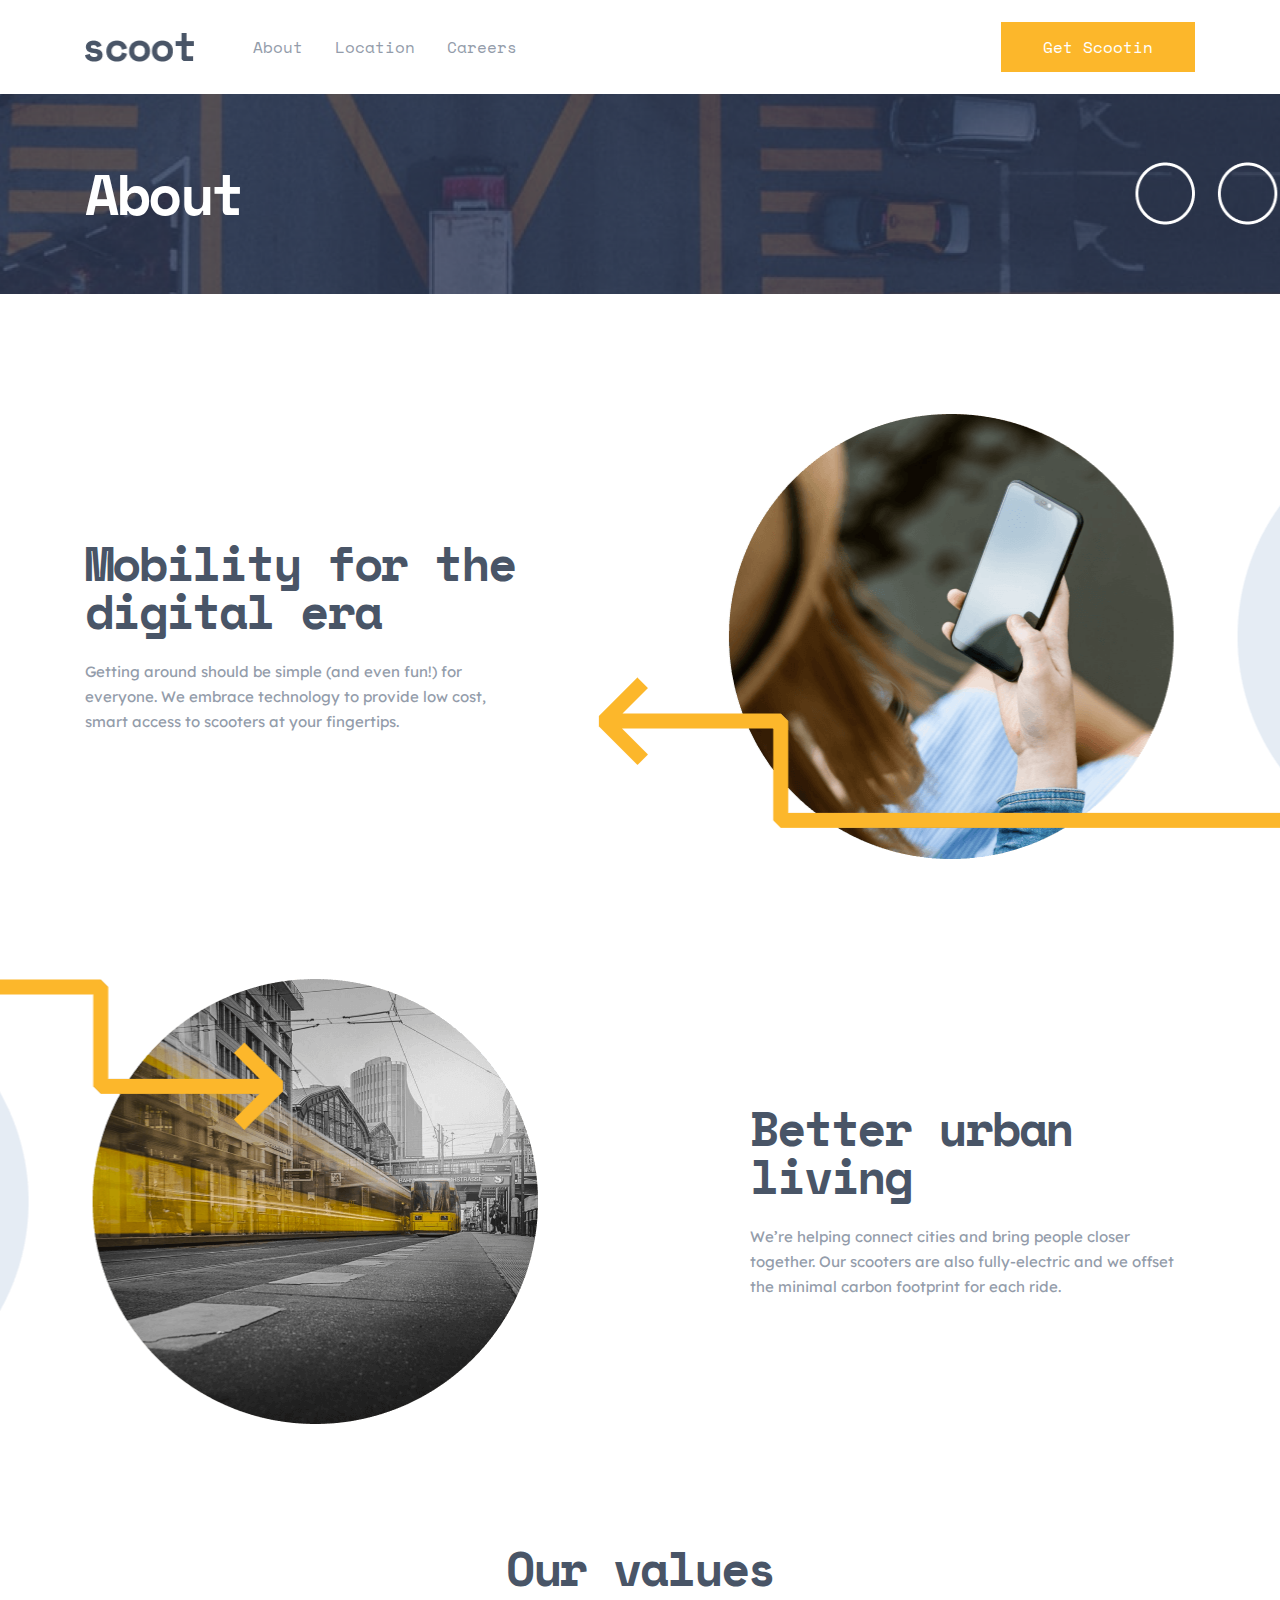
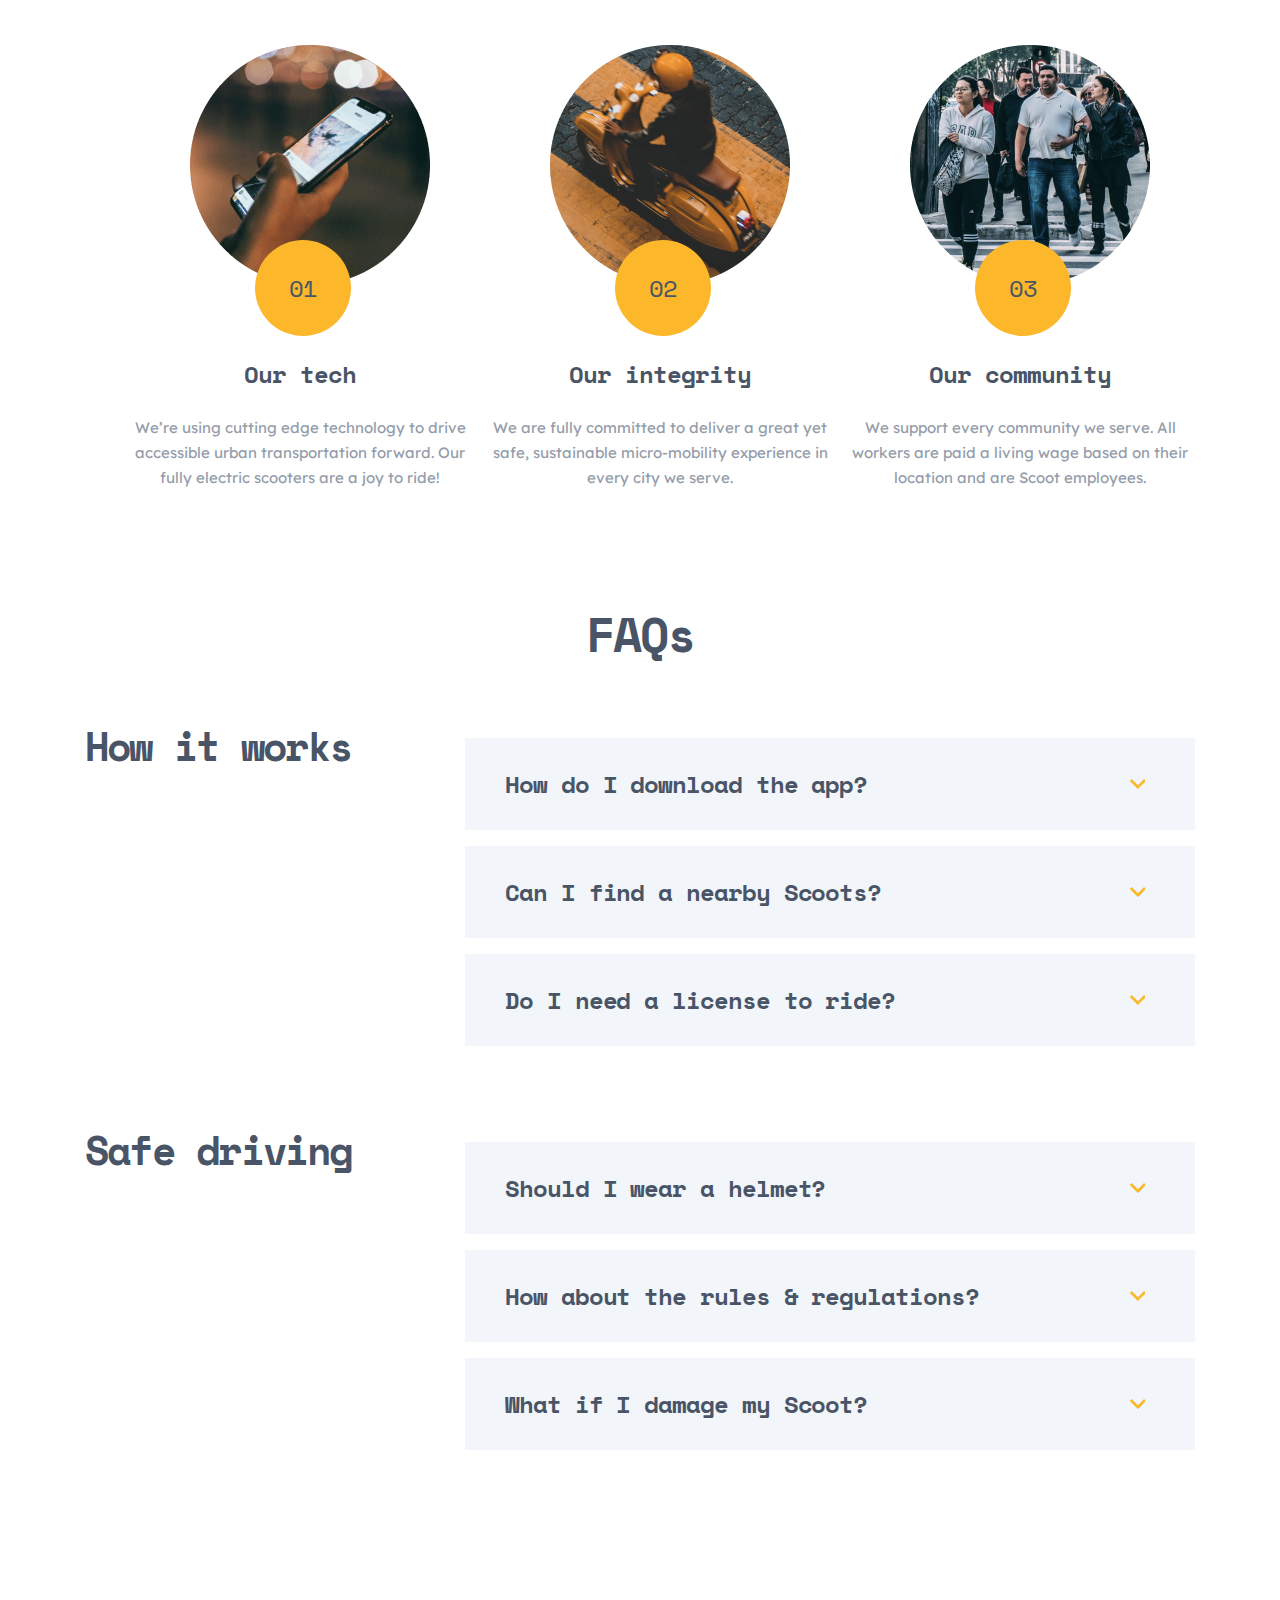
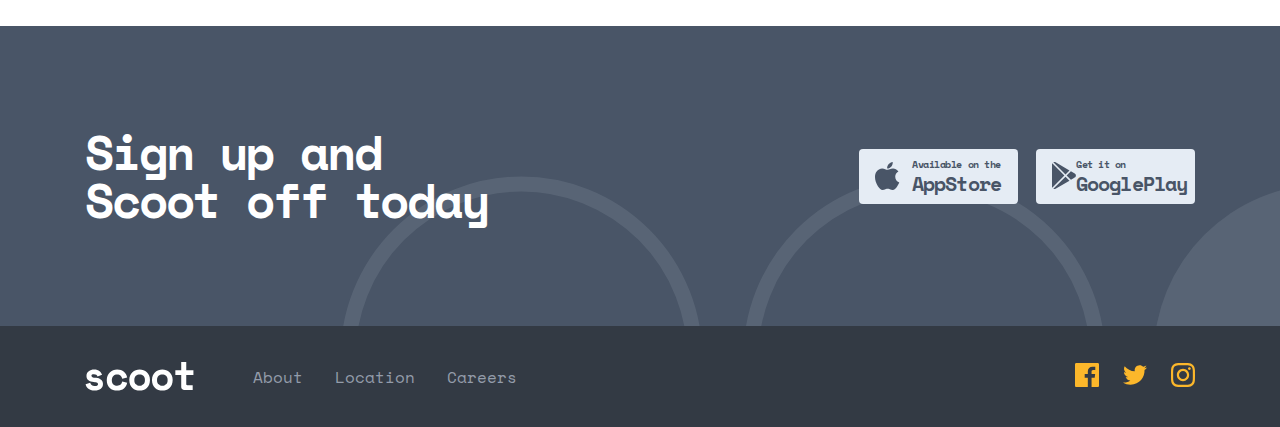
==== about.html @ 7e9d05f1 "changed html document name" ====
<!DOCTYPE html>
<html lang="en">
<head>
    <meta charset="UTF-8">
    <meta http-equiv="X-UA-Compatible" content="IE=edge">
    <meta name="viewport" content="width=device-width, initial-scale=1.0">
    <title>About</title>
    <link href="https://fonts.googleapis.com/css2?family=Space+Mono:wght@700&display=swap" rel="stylesheet">
    <link href="https://fonts.googleapis.com/css2?family=Lexend+Deca&family=Space+Mono:wght@700&display=swap" rel="stylesheet">
    <link rel="stylesheet" href="css/normalize.min.css">
    <link rel="stylesheet" href="css/main2.css">
    <link rel="stylesheet" href="css/style.css">
</head>
<body>
    <header class="site-header">
        <nav class="site-nav">
            <div class="container site-nav__container">
                <a class="site-nav__logo-link" href="/index.html">
                    <img class="site-logo-img" src="/img/logo-image.png" alt="site-logo-image" width="109" height="29">
                </a>
                <ul class="site-nav__list">
                    <li class="site-nav__item">
                        <a class="site-nav__link" href="/about.html" target="_blank">About</a>
                    </li>
                    <li class="site-nav__item">
                        <a class="site-nav__link" href="/index4.html" target="_blank">Location</a>
                    </li>
                    <li class="site-nav__item">
                        <a class="site-nav__link" href="/index3.html" target="_blank">Careers</a>
                    </li>
                </ul>
                <button class="nav-button" type="button">Get Scootin</button>
            </div>
        </nav>
    </header>


    <main class="site-main">
        <section class="hero-section">
            <div class="container hero-section__container">
                <h2 class="hero-section__title">About</h2>
            </div>
        </section>


        <section class="using-section">
            <div class="container">
                <h3 class="main-section__title using-section__title">Mobility for the digital era</h3>
                <p class="main-section__text using-section__text">Getting around should be simple (and even fun!) for everyone. We embrace technology to provide low cost, smart access to scooters at your fingertips.</p>
            </div>
        </section>


        <section class="urban-section">
            <div class="container">
                <h3 class="main-section__title urban-section__title">Better urban living</h3>
                <p class="main-section__text urban-section__text">We’re helping connect cities and bring people closer together. Our scooters are also fully-electric and we offset the minimal carbon footprint for each ride.</p>
            </div>
        </section>


        <section class="values-section">
            <div class="container">
                <h3 class="values-section__title">Our values</h3>
                <ul class="values-section__list">
                    <li class="values-section__item values-section__tech-item">
                        <h4 class="values-section__item-title">Our tech</h4>
                        <p class="values-section__item-text">We’re using cutting edge technology to drive accessible urban transportation forward. Our fully electric scooters are a joy to ride!</p>
                    </li>
                    <li class="values-section__item values-section__integrity-item">
                        <h4 class="values-section__item-title">Our integrity</h4>
                        <p class="values-section__item-text">We are fully committed to deliver a great yet safe, sustainable micro-mobility experience in every city we serve.</p>
                    </li>
                    <li class="values-section__item values-section__community-item">
                        <h4 class="values-section__item-title">Our community</h4>
                        <p class="values-section__item-text">We support every community we serve. All workers are paid a living wage based on their location and are Scoot employees.</p>
                    </li>
                </ul>
            </div>
        </section>


        <section class="faqs-section">
            <div class="container">
                <h2 class="faqs-section__title">FAQs</h2>
                <div class="works-box">
                    <h3 class="works-box__title">How it works</h3>
                    <ul class="works-box__list">
                        <li class="works-box__item">
                            <h4 class="works-box__sub-title" href="">How do I download the app?</h4>
                            <p class="works-box__text">To download the Scoot app, you can search “Scoot” in both the App and Google Play stores. An even simpler way to do it would be to click the relevant link at the bottom of this page and you’ll be re-directed to the correct page.
                            </p>
                        </li>
                        <li class="works-box__item">
                            <h4 class="works-box__sub-title" href="">Can I find a nearby Scoots?</h4>
                            <p class="works-box__text">To download the Scoot app, you can search “Scoot” in both the App and Google Play stores. An even simpler way to do it would be to click the relevant link at the bottom of this page and you’ll be re-directed to the correct page.
                            </p>
                        </li>
                        <li class="works-box__item">
                            <h4 class="works-box__sub-title" href="">Do I need a license to ride?</h4>
                            <p class="works-box__text">To download the Scoot app, you can search “Scoot” in both the App and Google Play stores. An even simpler way to do it would be to click the relevant link at the bottom of this page and you’ll be re-directed to the correct page.
                            </p>
                        </li>
                    </ul>
                </div>
                <div class="driving-box">
                    <h3 class="works-box__title">Safe driving</h3>
                    <ul class="works-box__list">
                        <li class="works-box__item">
                            <h4 class="works-box__sub-title">Should I wear a helmet?</h4>
                            <p class="works-box__text">Yes, please do! All cities have different laws. But we strongly strongly strongly recommend always wearing a helmet regardless of the local laws. We like you and we want you to be as safe as possible while Scooting.
                            </p>
                        </li>
                        <li class="works-box__item">
                            <h4 class="works-box__sub-title">How about the rules & regulations?</h4>
                            <p class="works-box__text">Yes, please do! All cities have different laws. But we strongly strongly strongly recommend always wearing a helmet regardless of the local laws. We like you and we want you to be as safe as possible while Scooting.
                            </p>
                        </li>
                        <li class="works-box__item">
                            <h4 class="works-box__sub-title">What if I damage my Scoot?</h4>
                            <p class="works-box__text">Yes, please do! All cities have different laws. But we strongly strongly strongly recommend always wearing a helmet regardless of the local laws. We like you and we want you to be as safe as possible while Scooting.
                            </p>
                        </li>
                    </ul>
                </div>
            </div>
        </section>


        <section class="sing-up-section">
            <div class="container sing-up-section__container">
                <h2 class="sing-up-section__title">Sign up and Scoot off today</h2>
                <ul class="sing-up-section__list">
                    <li class="sing-up-section__item">
                        <img class="sign-up-section__img" src="/img/apple-image.svg" alt="" width="25" height="28">
                        <a class="sign-up-section__link" href="#">Available on the<span class="sign-up-section__link-span">AppStore</span></a>
                    </li>
                    <li class="sing-up-section__item sign-up__google-play">
                        <img class="sign-up__google-play-img" src="/img/google-play-image.svg" alt="" width="25" height="28">
                        <a class="sign-up-section__link" href="#">Get it on<span class="sign-up-section__link-span">GooglePlay</span></a>
                    </li>
                </ul>
            </div>
        </section>
    </main>

    <footer class="site-footer">
        <div class="container site-footer__container">
            <img class="site-footer__logo-img" src="/img/scoot-logo-white.svg" alt="site-logo-image" width="109" height="29">
            <ul class="site-nav__list">
                <li class="site-nav__item">
                    <a class="site-nav__link" href="/about.html" target="_blank">About</a>
                </li>
                <li class="site-nav__item">
                    <a class="site-nav__link" href="/index4.html" target="_blank">Location</a>
                </li>
                <li class="site-nav__item">
                    <a class="site-nav__link" href="/index3.html" target="_blank">Careers</a>
                </li>
            </ul>
            <ul class="site-footer__networks-list">
                <li class="site-footer__network-item">
                    <a class="site-footer__networks-link" href="#">
                        <img class="site-footer__networks-img" src="/img/facebook.svg" alt="" width="24" height="24">
                    </a>
                </li>
                <li class="site-footer__network-item">
                    <a class="site-footer__networks-link" href="#">
                        <img class="site-footer__networks-img" src="/img/twitter.svg" alt="" width="24" height="24">
                    </a>
                </li>
                <li class="site-footer__network-item">
                    <a class="site-footer__networks-link" href="#">
                        <img class="site-footer__networks-img" src="/img/instagram.svg" alt="" width="24" height="24">
                    </a>
                </li>
            </ul>
        </div>
    </footer>
    </main>
</body>
</html>
---- css/main2.css ----
/* CUSTOM PROPERTIES */
:root{
    --text-color: #939CAA;
    --font-family: "Lexend Deca", "Arial", sans-serif;
}

/* FONTS */
@font-face {
    font-family: "Space Mono";
    font-style: normal;
    font-weight: 700;
    src: url('../fonts/space-mono-v6-latin-700.woff2') format('woff2'), 
    url('../fonts/space-mono-v6-latin-700.woff') format('woff'); 
}

@font-face {
    font-family: "Lexend Deca";
    font-style: normal;
    font-weight: 400;
    src: url('../fonts/lexend-deca-v7-latin-regular.woff2') format('woff2'), 
    url('../fonts/lexend-deca-v7-latin-regular.woff') format('woff'); 
}


.hero-section{
    padding: 72px 0;
    margin-bottom: 120px;   
    background-color: #2F3B59;
    background-image: url("/img/about-hero-bg-image.png");
    background-repeat: no-repeat;
    background-position: center center;
    background-size: 1380px 200px;
}
.hero-section__title{
    margin: 0;
    font-weight: bold;
    font-size: 56px;
    line-height: 56px;
    letter-spacing: -2.5px;
    color: #FFFFFF;
}

.using-section{
    padding: 125px 0;
    margin-bottom: 120px;
    background-image: url("/img/mobility.png");
    background-repeat: no-repeat;
    background-position: calc(50% + 500px) center;
}
.main-section__title{
    max-width: 445px;
    margin: 0;
    margin-bottom: 24px;
    font-weight: bold;
    font-size: 48px;
    line-height: 48px;
    letter-spacing: -2.14286px;
    color: #495567;
}
.main-section__text{
    max-width: 445px;
    margin: 0;
    font-family: var(--font-family);
    font-size: 15px;
    line-height: 25px;
    color: var(--text-color);
}

.urban-section{
    padding: 125px 0;
    margin-bottom: 120px;
    background-image: url("/img/urban-living.png");
    background-repeat: no-repeat;
    background-position: calc(50% - 600px) center;
}
.urban-section__title{
    margin-left: auto;
}
.urban-section__text{
    margin-left: auto;
}


.values-section{
    margin-bottom: 120px;
}
.values-section__title{
    margin: 0;
    margin-bottom: 48px;
    font-weight: bold;
    font-size: 48px;
    line-height: 48px;
    text-align: center;
    letter-spacing: -2.14286px;
    color: #495567;
}
.values-section__list{
    display: flex;
    align-items: center;
    justify-content: space-between;
}
.values-section__item{
    position: relative;
    padding-top: 320px;
    max-width: 350px;
    background-repeat: no-repeat;
    background-position: calc(50% + 10px) calc(50% - 100px);
}
.values-section__tech-item{
    background-image: url("/img/mobile-image.png");
}
.values-section__integrity-item{
    background-image: url("/img/scooter-image.png");
}
.values-section__community-item{
    background-image: url("/img/community.png");
}
.values-section__item::before{
    display: flex;
    align-items: center;
    justify-content: center;
    position: absolute;
    top: 200px;
    left: 130px;
    width: 96px;
    height: 96px;
    border-radius: 50%;
    font-size: 24px;
    line-height: 28px;
    text-align: center;
    letter-spacing: -1.07143px;
    color: #495567;
    background-color: #FCB72B;
}
.values-section__tech-item::before{
    content: "01";
}
.values-section__integrity-item::before{
    content: "02";
}
.values-section__community-item::before{
    content: "03";
}
.values-section__item-title{
    margin: 0;
    margin-bottom: 27px;
    font-weight: bold;
    font-size: 24px;
    line-height: 28px;
    text-align: center;
    letter-spacing: -1.07143px;
    color: #495567;
}
.values-section__item-text{
    margin: 0;
    font-family: var(--font-family);
    font-size: 15px;
    line-height: 25px;
    text-align: center;
    color: #939CAA;
    color: var(--text-color);
}


.faqs-section__title{
    margin: 0;
    margin-bottom: 64px;
    font-weight: bold;
    font-size: 48px;
    line-height: 48px;
    text-align: center;
    letter-spacing: -2.14286px;
    color: #495567;
}
.works-box{
    display: flex;
    justify-content: space-between;
    margin-bottom: 64px;
}
.works-box__title{
    margin: 0;
    font-weight: bold;
    font-size: 40px;
    line-height: 48px;
    letter-spacing: -1.78571px;
    color: #495567;
}
.works-box__item{
    position: relative;
    width: 650px;
    padding: 32px 40px;
    background-color: #F2F5F9;
}
.works-box__item:not(:last-child){
    margin-bottom: 16px;
}
.works-box__sub-title{
    margin: 0;
    font-weight: bold;
    font-size: 24px;
    line-height: 28px;
    letter-spacing: -1.07143px;
    color: #495567;
}
.works-box__item:hover{
    background-color: #FFF4DF;
}
.works-box__item:active{
    background-color: #F2F5F9;
}
.works-box__item::after{
    content: "";
    display: block;
    position: absolute;
    background-image: url("/img/up.svg");
    background-repeat: no-repeat;
    background-size: contain;
    width: 16px;
    height: 18px;
    top: 40px;
    right: 50px;
    transition: transform 0.2s;
}
.works-box__text{
    margin: 0;
    display: none;
}
.works-box__item:active .works-box__text{
    display: block;
    margin-top: 25px;
}
.works-box__item:active::after{
    transform: rotate(180deg);
}

.driving-box{
    display: flex;
    justify-content: space-between;
    margin-bottom: 160px;
}
---- css/style.css ----
/* SITE-HEADER */
*{
    list-style: none;
}
body{
    margin: 0;
    padding: 0;
    font-family: "Space Mono", "Arial", sans-serif;
    list-style: none;
    overflow-x: hidden;
}
.container{
    max-width: 1110px;
    margin: 0 auto;
}

.site-nav{
    padding: 22px 0;
}
.site-nav__container{
    display: flex;
    align-items: center;
}
.site-logo-img{
    display: block;
}
.site-nav__list{
    display: flex;
    align-items: center;
    margin: 0;
    padding: 0;
    margin-left: 59px;
}
.site-nav__item:not(:last-child){
    margin-right: 32px;
}
.site-nav__link{
    text-decoration: none;
    color: var(--text-color);
}
.site-nav__link:hover{
    color: #FCB72B;
}
.nav-button{
    margin-left: auto;
    padding: 14px 40px;
    background-color: #FCB72B;
    color: #ffffff;
    border: 2px solid #FCB72B;
    cursor: pointer;
}
.nav-button:hover{
    background-color: #FFFFFF;
    border: 2px solid #FCB72B;
    color: #FCB72B;
}


/* SITE-FOOTER */
.sing-up-section{
    background-color: #495567;
    background-image: url("/img/site-footer-bg-circles.svg");
    background-repeat: no-repeat;
    background-position: calc(50% + 280px) 150px;
}
.sing-up-section__container{
    display: flex;
    align-items: center;
    padding: 102px 0;
}
.sing-up-section__title{
    max-width: 415px;
    margin: 0;
    font-weight: bold;
    font-size: 48px;
    line-height: 48px;
    letter-spacing: -2.14286px;
    color: #FFFFFF;
}
.sing-up-section__list{
    display: flex;
    align-items: center;
    margin: 0;
    padding: 0;
    margin-left: auto;
}
.sing-up-section__item{
    display: flex;
    align-items: center;
    padding: 8px 16px;
    width: 127px;
    background-color: #E5ECF4;
    border-radius: 4px;
}
.sing-up-section__item:first-child{
    margin-right: 18px;
}
.sign-up-section__link{
    text-decoration: none;
    font-weight: bold;
    font-size: 10px;
    line-height: 15px;
    letter-spacing: -0.446429px;
    color: #495567;
}
.sign-up-section__img{
    margin-right: 12px;
}
.sign-up-section__link-span{
    display: block;
    font-weight: bold;
    font-size: 20px;
    line-height: 24px;
    letter-spacing: -0.892857px;
    color: #495567;
}

.site-footer{
    padding: 36px 0;
    background-color: #333A44;
}
.site-footer__container{
    display: flex;
    align-items: center;
}
.site-nav__list{
    margin: 0;
    margin-left: 59px;
}
.site-footer__item:not(:last-child){
    margin-right: 32px;
}
.site-footer__link{
    text-decoration: none;
    font-weight: bold;
    font-size: 15px;
    line-height: 25px;
    color: #939CAA;
}
.site-footer__link:hover{
    color: #FCB72B;
}
.site-footer__networks-list{
    display: flex;
    align-items: center;
    margin: 0;
    margin-left: auto;
    padding: 0;
}
.site-footer__network-item:not(:last-child){
    margin-right: 24px;
}
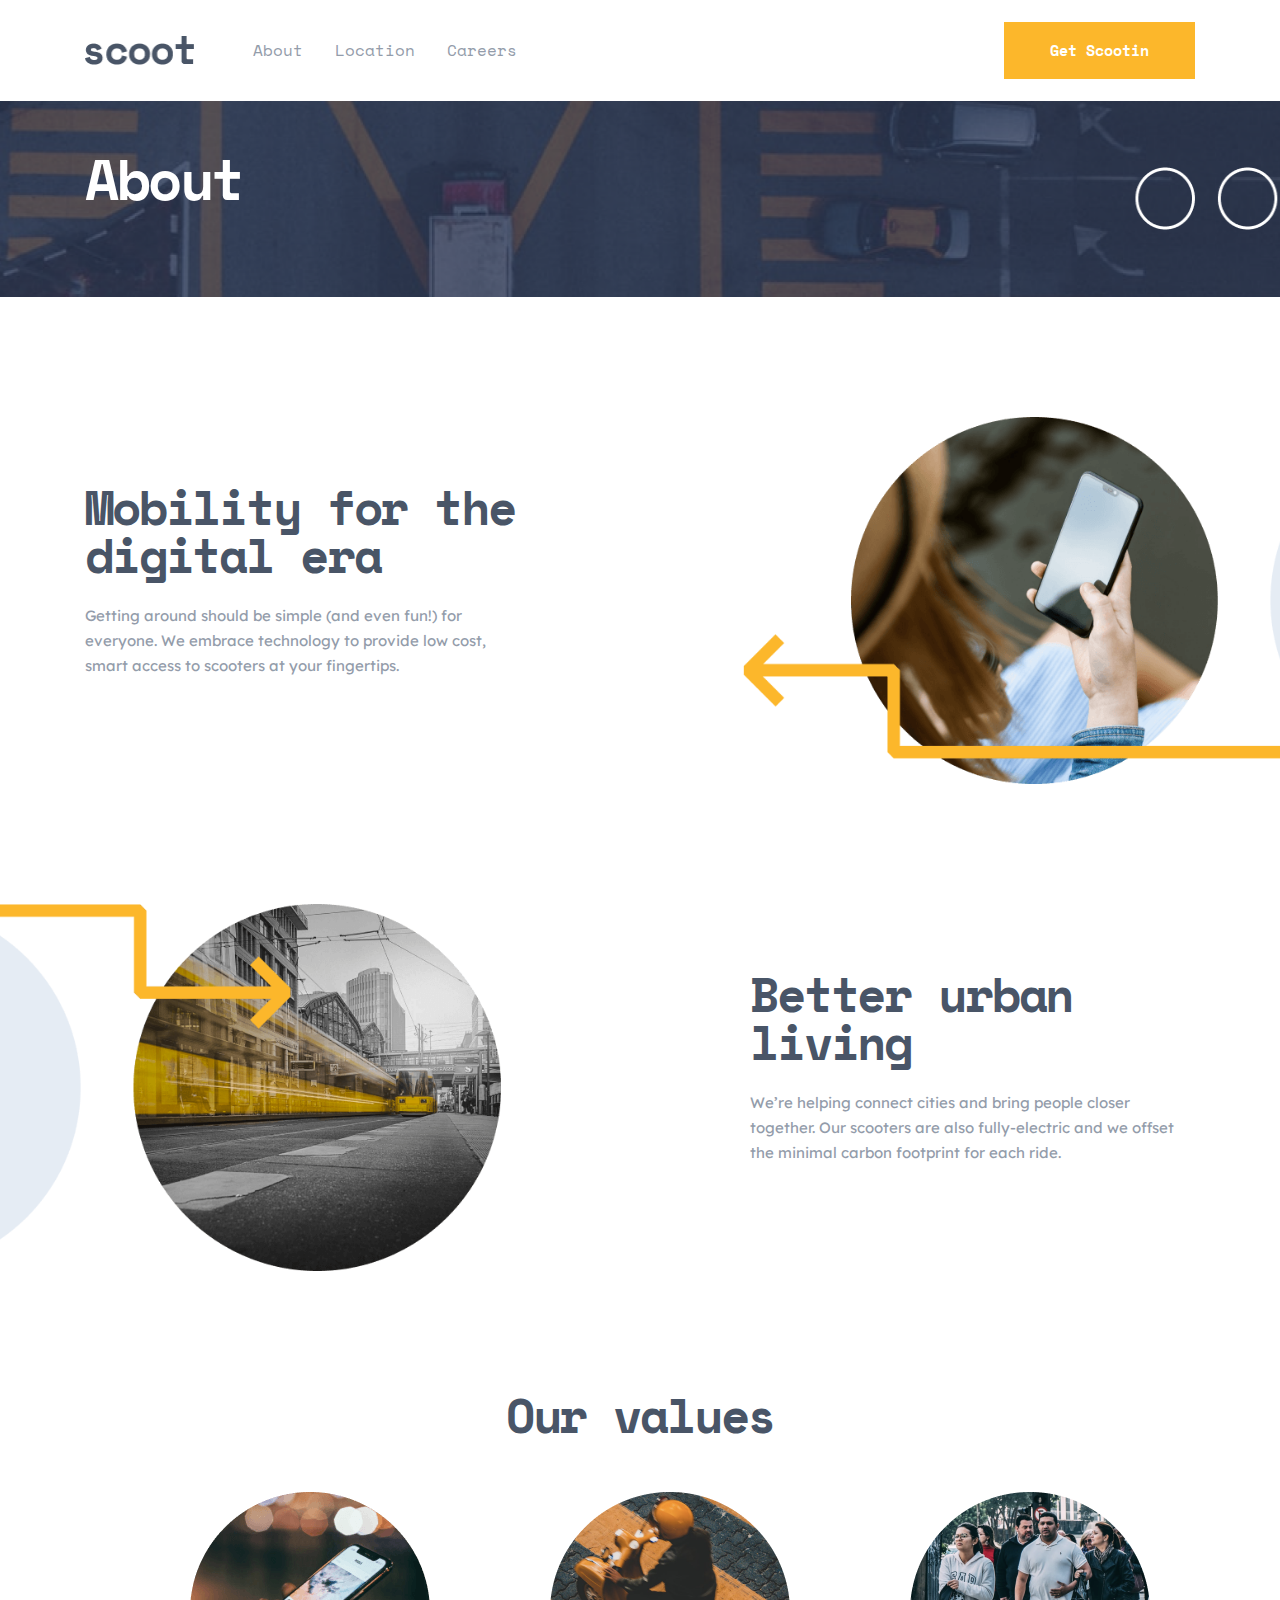
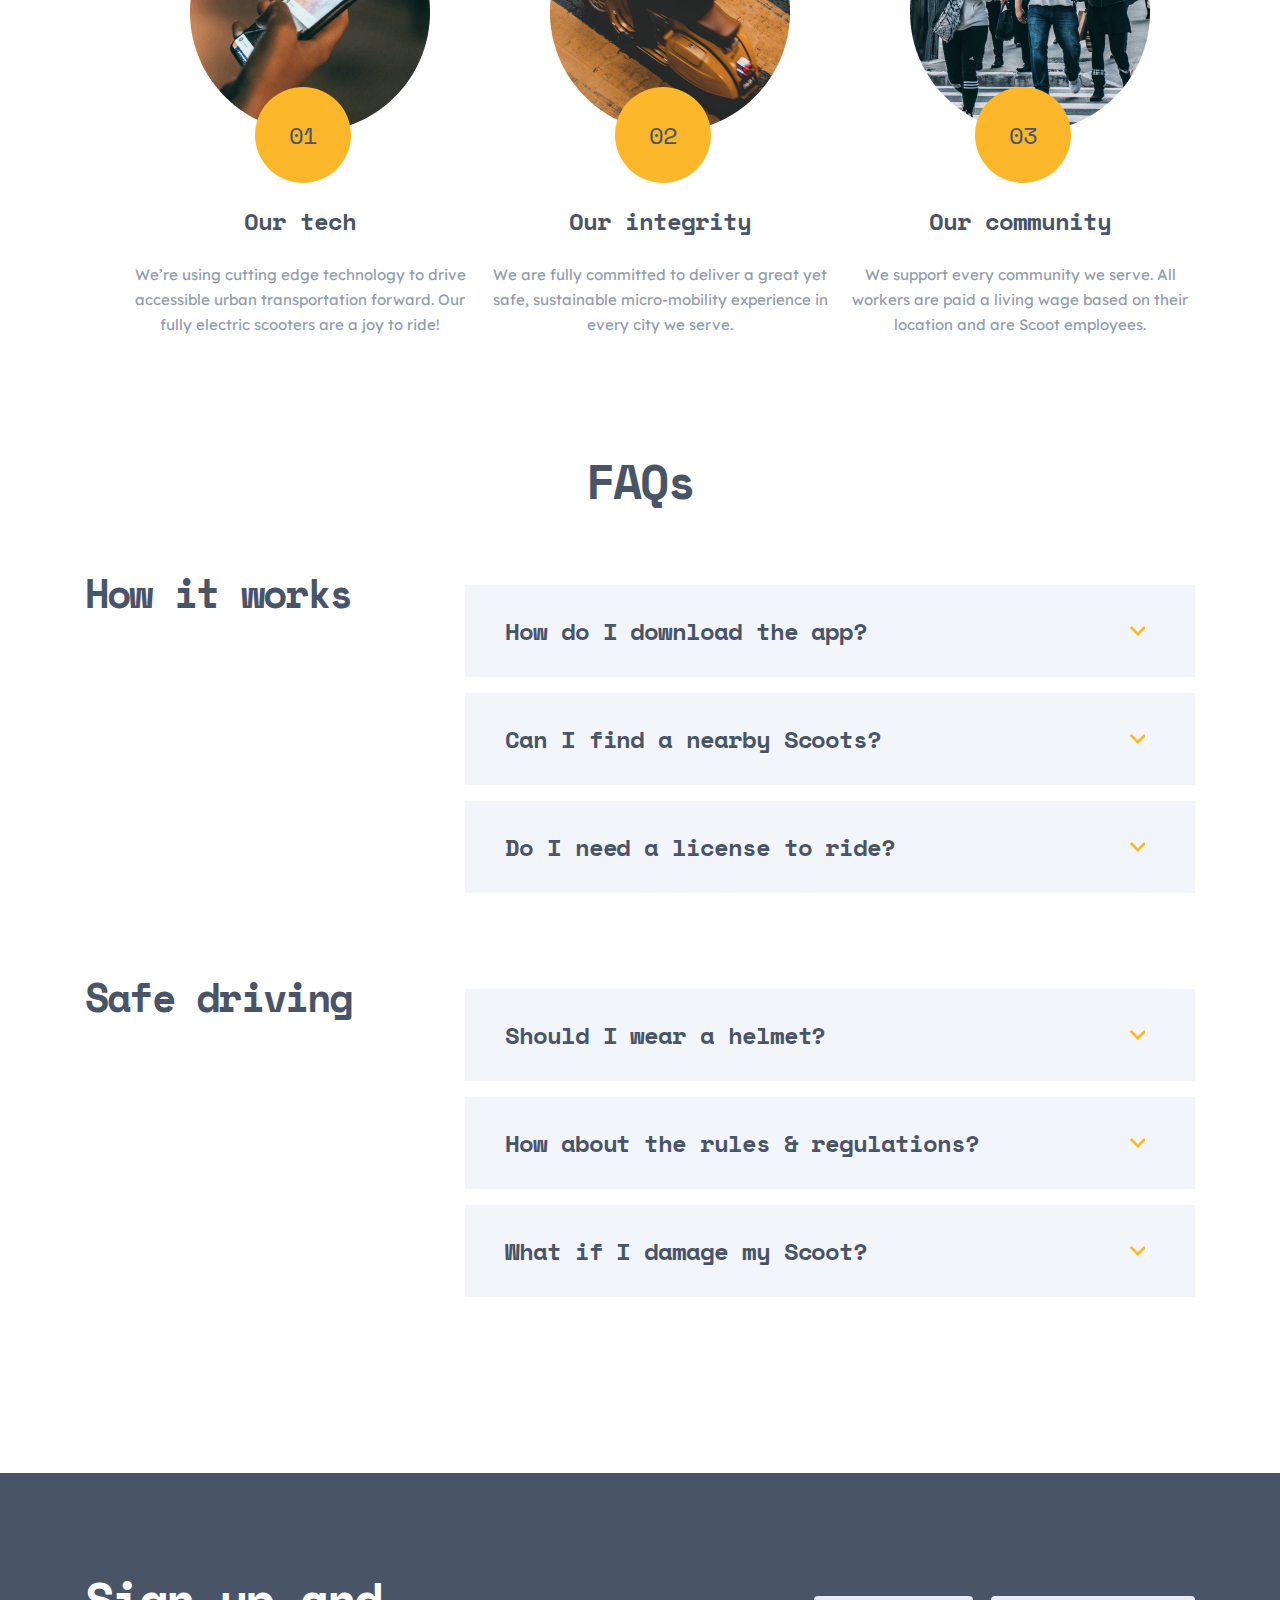
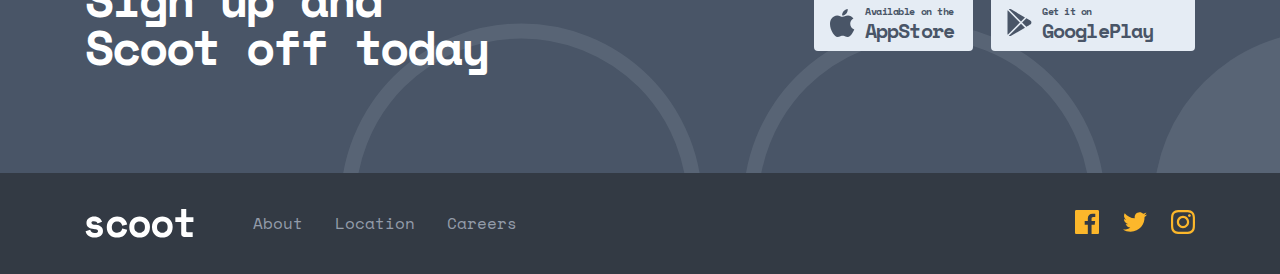
==== commit c28c55a8: "html document optimized" ====
--- a/about.html
+++ b/about.html
@@ -8,8 +8,7 @@
     <link href="https://fonts.googleapis.com/css2?family=Space+Mono:wght@700&display=swap" rel="stylesheet">
     <link href="https://fonts.googleapis.com/css2?family=Lexend+Deca&family=Space+Mono:wght@700&display=swap" rel="stylesheet">
     <link rel="stylesheet" href="css/normalize.min.css">
-    <link rel="stylesheet" href="css/main2.css">
-    <link rel="stylesheet" href="css/style.css">
+    <link rel="stylesheet" href="css/main.css">
 </head>
 <body>
     <header class="site-header">
@@ -23,38 +22,39 @@
                         <a class="site-nav__link" href="/about.html" target="_blank">About</a>
                     </li>
                     <li class="site-nav__item">
-                        <a class="site-nav__link" href="/index4.html" target="_blank">Location</a>
+                        <a class="site-nav__link" href="/locations.html" target="_blank">Location</a>
                     </li>
                     <li class="site-nav__item">
-                        <a class="site-nav__link" href="/index3.html" target="_blank">Careers</a>
+                        <a class="site-nav__link" href="/careers.html" target="_blank">Careers</a>
                     </li>
                 </ul>
-                <button class="nav-button" type="button">Get Scootin</button>
+                <a class="site-link nav-link" href="#">Get Scootin</a>
             </div>
         </nav>
     </header>
 
 
     <main class="site-main">
-        <section class="hero-section">
-            <div class="container hero-section__container">
-                <h2 class="hero-section__title">About</h2>
+        <h1 class="visually-hidden">Site main title</h1>
+        <section class="about-hero-section">
+            <div class="container about-hero-section__container">
+                <h2 class="site-hero__title">About</h2>
             </div>
         </section>
 
 
-        <section class="using-section">
+        <section class="site-section using-section">
             <div class="container">
-                <h3 class="main-section__title using-section__title">Mobility for the digital era</h3>
-                <p class="main-section__text using-section__text">Getting around should be simple (and even fun!) for everyone. We embrace technology to provide low cost, smart access to scooters at your fingertips.</p>
+                <h3 class="site-section__title using-section__title">Mobility for the digital era</h3>
+                <p class="site-section__text using-section__text">Getting around should be simple (and even fun!) for everyone. We embrace technology to provide low cost, smart access to scooters at your fingertips.</p>
             </div>
         </section>
 
 
-        <section class="urban-section">
+        <section class="site-section urban-section">
             <div class="container">
-                <h3 class="main-section__title urban-section__title">Better urban living</h3>
-                <p class="main-section__text urban-section__text">We’re helping connect cities and bring people closer together. Our scooters are also fully-electric and we offset the minimal carbon footprint for each ride.</p>
+                <h3 class="site-section__title urban-section__title">Better urban living</h3>
+                <p class="site-section__text urban-section__text">We’re helping connect cities and bring people closer together. Our scooters are also fully-electric and we offset the minimal carbon footprint for each ride.</p>
             </div>
         </section>
 
@@ -87,17 +87,17 @@
                     <h3 class="works-box__title">How it works</h3>
                     <ul class="works-box__list">
                         <li class="works-box__item">
-                            <h4 class="works-box__sub-title" href="">How do I download the app?</h4>
+                            <h4 class="works-box__sub-title">How do I download the app?</h4>
                             <p class="works-box__text">To download the Scoot app, you can search “Scoot” in both the App and Google Play stores. An even simpler way to do it would be to click the relevant link at the bottom of this page and you’ll be re-directed to the correct page.
                             </p>
                         </li>
                         <li class="works-box__item">
-                            <h4 class="works-box__sub-title" href="">Can I find a nearby Scoots?</h4>
+                            <h4 class="works-box__sub-title">Can I find a nearby Scoots?</h4>
                             <p class="works-box__text">To download the Scoot app, you can search “Scoot” in both the App and Google Play stores. An even simpler way to do it would be to click the relevant link at the bottom of this page and you’ll be re-directed to the correct page.
                             </p>
                         </li>
                         <li class="works-box__item">
-                            <h4 class="works-box__sub-title" href="">Do I need a license to ride?</h4>
+                            <h4 class="works-box__sub-title">Do I need a license to ride?</h4>
                             <p class="works-box__text">To download the Scoot app, you can search “Scoot” in both the App and Google Play stores. An even simpler way to do it would be to click the relevant link at the bottom of this page and you’ll be re-directed to the correct page.
                             </p>
                         </li>
@@ -132,11 +132,11 @@
                 <h2 class="sing-up-section__title">Sign up and Scoot off today</h2>
                 <ul class="sing-up-section__list">
                     <li class="sing-up-section__item">
-                        <img class="sign-up-section__img" src="/img/apple-image.svg" alt="" width="25" height="28">
+                        <img class="sign-up-section__img" src="/img/apple-image.svg" alt="apple-icon" width="25" height="28">
                         <a class="sign-up-section__link" href="#">Available on the<span class="sign-up-section__link-span">AppStore</span></a>
                     </li>
                     <li class="sing-up-section__item sign-up__google-play">
-                        <img class="sign-up__google-play-img" src="/img/google-play-image.svg" alt="" width="25" height="28">
+                        <img class="sign-up-section__img" src="/img/google-play-image.svg" alt="google-play-icon" width="25" height="28">
                         <a class="sign-up-section__link" href="#">Get it on<span class="sign-up-section__link-span">GooglePlay</span></a>
                     </li>
                 </ul>
@@ -152,10 +152,10 @@
                     <a class="site-nav__link" href="/about.html" target="_blank">About</a>
                 </li>
                 <li class="site-nav__item">
-                    <a class="site-nav__link" href="/index4.html" target="_blank">Location</a>
+                    <a class="site-nav__link" href="/locations.html" target="_blank">Location</a>
                 </li>
                 <li class="site-nav__item">
-                    <a class="site-nav__link" href="/index3.html" target="_blank">Careers</a>
+                    <a class="site-nav__link" href="/careers.html" target="_blank">Careers</a>
                 </li>
             </ul>
             <ul class="site-footer__networks-list">
@@ -177,6 +177,5 @@
             </ul>
         </div>
     </footer>
-    </main>
 </body>
 </html>
--- a/css/main.css
+++ b/css/main.css
@@ -0,0 +1,690 @@
+/* CUSTOM PROPERTIES */
+:root{
+    --text-color: #939CAA;
+    --font-family: "Lexend Deca", "Arial", sans-serif;
+}
+
+/* FONTS */
+@font-face {
+    font-family: "Space Mono";
+    font-style: normal;
+    font-weight: 700;
+    src: url('../fonts/space-mono-v6-latin-700.woff2') format('woff2'), 
+    url('../fonts/space-mono-v6-latin-700.woff') format('woff'); 
+}
+
+@font-face {
+    font-family: "Lexend Deca";
+    font-style: normal;
+    font-weight: 400;
+    src: url('../fonts/lexend-deca-v7-latin-regular.woff2') format('woff2'), 
+    url('../fonts/lexend-deca-v7-latin-regular.woff') format('woff'); 
+}
+
+*{
+    list-style: none;
+}
+body{
+    margin: 0;
+    padding: 0;
+    font-family: "Space Mono", "Arial", sans-serif;
+    list-style: none;
+    overflow-x: hidden;
+}
+.visually-hidden {
+    position: absolute;
+    clip: rect(0 0 0 0);
+    width: 1px;
+    height: 1px;
+    margin: -1px;
+  }
+.container{
+    max-width: 1110px;
+    margin: 0 auto;
+}
+
+.site-nav{
+    padding: 22px 0;
+}
+.site-nav__container{
+    display: flex;
+    align-items: center;
+}
+.site-logo-img{
+    display: block;
+}
+.site-nav__list{
+    display: flex;
+    align-items: center;
+    margin: 0;
+    padding: 0;
+    margin-left: 59px;
+}
+.site-nav__item:not(:last-child){
+    margin-right: 32px;
+}
+.site-nav__link{
+    text-decoration: none;
+    color: var(--text-color);
+}
+.site-nav__link:hover{
+    color: #FCB72B;
+}
+.nav-button{
+    margin-left: auto;
+    padding: 14px 40px;
+    background-color: #FCB72B;
+    color: #ffffff;
+    border: 2px solid #FCB72B;
+    cursor: pointer;
+}
+.nav-button:hover{
+    background-color: #FFFFFF;
+    border: 2px solid #FCB72B;
+    color: #FCB72B;
+}
+
+
+.hero-section{             /* HOME */
+    margin: 0 auto;
+    padding: 153px 0;
+    background-image:linear-gradient(rgba(47, 59, 89, 0.75), rgba(47, 59, 89, 0.75)),
+                     url("/img/man-with-bike.png");
+    background-repeat: no-repeat;
+    background-position: center center, calc(50% + 350px) -950px;
+    margin-bottom: 160px;
+}
+.hero-section__container{
+    position: relative;
+}
+.hero-section__container::after{
+    content: "";
+    position: absolute;
+    bottom: 50px;
+    right: -155px;
+    background-image: url("/img/site-hero-bg-circles.svg");
+    background-repeat: no-repeat;
+    width: 234px;
+    height: 63px;
+}
+.site-hero__title{
+    margin: 0;
+    margin-bottom: 40px;
+    max-width: 500px;
+    font-weight: bold;
+    font-size: 56px;
+    line-height: 56px;
+    letter-spacing: -2.5px;
+    color: #FFFFFF;
+}
+.hero-section__text-box{
+    position: relative;
+    margin-left: 90px;
+}
+.hero-section__text-box::before{
+    content: "";
+    position: absolute;
+    top: 45px;
+    left: -260px;
+    background-image: url("/img/site-hero-horizontal-line.svg");
+    background-repeat: no-repeat;
+    width: 203px;
+    height: 10px;
+}
+.hero-section__text-box::after{
+    content: "";
+    position: absolute;
+    background-image: url("/img/yellow-arrow-to-right.svg");
+    background-repeat: no-repeat;
+    background-size: contain;
+    top: 40px;
+    left: 470px;
+    width: 446px;
+    height: 138px;
+}
+.hero-section__text{
+    margin: 0;
+    margin-bottom: 40px;
+    max-width: 405px;
+    font-family: var(--font-family);
+    font-size: 15px;
+    line-height: 25px;
+    color: #FFFFFF;
+}
+
+.app-section{
+    margin-bottom: 200px;
+}
+.app-section__container{
+    position: relative;
+    z-index: 2;
+}
+.app-section__container::before{
+    content: "";
+    position: absolute;
+    width: 974px;
+    height: 15px;
+    top: 40px;
+    right: 300px;
+    background-color: #E5EAF1;
+    z-index: -2;
+}
+.app-section__list{
+    margin: 0;
+    padding: 0;
+    display: flex;
+    align-items: center;
+    justify-content: space-between;
+}
+.app-section__item::before{
+    content: "";
+    display: block;
+    background-color: #FCB72B;
+    background-repeat: no-repeat;
+    background-position: center center;
+    width: 96px;
+    height: 96px;
+    border-radius: 50%;
+    margin-bottom: 30px;
+}
+.app-section__phone-item::before{
+    background-image: url("/img/phone.svg");
+}
+.app-section__scooter-item::before{
+    background-image: url("/img/mini-scooter.svg");
+}
+.app-section__enjoy-item::before{
+    background-image: url("/img/mini-enjoy-scooter.svg");
+}
+.app-section__title-link{
+    margin: 0;
+    margin-bottom: 27px;
+    text-decoration: none;
+    font-weight: bold;
+    font-size: 24px;
+    line-height: 28px;
+    letter-spacing: -1.07143px;
+    color: #495567;
+}
+.app-section__text{
+    max-width: 350px;
+    font-family: var(--font-family);
+    font-size: 15px;
+    line-height: 25px;
+    color: #939CAA;
+}
+
+.site-section{
+    padding: 66px 0;
+    margin-bottom: 160px;
+    background-image: url("/img/easy-to-use-riding-telemetry.png");
+    background-repeat: no-repeat;
+    background-size: contain;
+    background-position: calc(50% + 550px) center;
+}
+.city-section{
+    background-image: url("/img/Coming-to-a-city-near-you.png");
+    background-position: calc(50% - 600px) center;
+}
+.payments-section{             /*  HOME */
+    margin-bottom: 200px;
+    background-image: url("/img/zero-hassle-payments.png");
+}
+.mission-section{              /*  CAREERS */
+    margin-bottom: 120px;
+    background-image: url("/img/mobility.png");
+}
+.telemetry-section__container,
+.city-section__container,
+.payments-section__container{
+    position: relative;
+}
+.telemetry-section__container::after,
+.payments-section__container::after{
+    content: "";
+    position: absolute;
+    background-image: url("/img/yellow-arrow-to-left.svg");
+    background-repeat: no-repeat;
+    bottom: -75px;
+    right: -160px;
+    width: 735px;
+    height: 148px;
+}
+.payments-section__container::after{
+    position: absolute;
+    background-image: url("/img/yellow-arrow-to-left.svg");
+    top: -10px;
+    right: -510px;
+}
+.city-section__container::before{
+    content: "";
+    position: absolute;
+    background-image: url("/img/yellow-arrow-to-right.svg");
+    top: -65px;
+    left: -570px;
+    width: 735px;
+    height: 148px;
+}
+.site-section__title{
+    margin: 0;
+    margin-bottom: 24px;
+    max-width: 445px;
+    font-weight: bold;
+    font-size: 48px;
+    line-height: 48px;
+    letter-spacing: -2.14286px;
+    color: #495567;
+}
+.city-section__title,
+.urban-section__title{
+    margin-left: auto;
+}
+.site-section__text{
+    margin: 0;
+    margin-bottom: 40px;
+    max-width: 445px;
+    font-family: var(--font-family);
+    font-size: 15px;
+    line-height: 25px;
+    color: var(--text-color);
+}
+.city-section__text,
+.urban-section__text{
+    margin-left: auto;
+}
+.site-link{
+    padding: 14px 44px;
+    background-color: #FCB72B;
+    text-decoration: none;
+    font-weight: bold;
+    font-size: 15px;
+    line-height: 25px;
+    text-align: center;
+    border: 2px solid #FCB72B;
+    color: #FFFFFF;
+    white-space: nowrap;
+}
+.nav-link{
+    margin-left: auto;
+}
+.site-section__link{
+    margin-left: 665px;
+}
+.jobs-section__link{
+    margin-left: auto;
+    padding: 14px 68px;
+}
+.site-link_left{
+    margin: 0;
+}
+.site-link:hover{
+    background-color: #FFFFFF;
+    border: 2px solid #FCB72B;
+    color: #FCB72B;
+}
+
+
+/* ABOUT  */
+.about-hero-section{            
+    padding: 50px 0;
+    margin-bottom: 120px;   
+    background-color: #2F3B59;
+    background-image: url("/img/about-hero-bg-image.png");
+    background-repeat: no-repeat;
+    background-position: center center;
+    background-size: 1380px 200px;
+}
+.using-section{                
+    margin-bottom: 120px;
+    background-image: url("/img/mobility.png");
+}
+.urban-section{                 
+    margin-bottom: 120px;
+    background-image: url("/img/urban-living.png");
+    background-position: calc(50% - 550px) center;
+}
+.values-section,
+.location-section{                
+    margin-bottom: 120px;
+}
+
+.values-section__title{
+    margin: 0;
+    margin-bottom: 48px;
+    font-weight: bold;
+    font-size: 48px;
+    line-height: 48px;
+    text-align: center;
+    letter-spacing: -2.14286px;
+    color: #495567;
+}
+.values-section__list{
+    display: flex;
+    align-items: center;
+    justify-content: space-between;
+}
+.values-section__item{
+    position: relative;
+    padding-top: 320px;
+    max-width: 350px;
+    background-repeat: no-repeat;
+    background-position: calc(50% + 10px) calc(50% - 100px);
+}
+.values-section__tech-item{
+    background-image: url("/img/mobile-image.png");
+}
+.values-section__integrity-item{
+    background-image: url("/img/scooter-image.png");
+}
+.values-section__community-item{
+    background-image: url("/img/community.png");
+}
+.values-section__item::before{
+    display: flex;
+    align-items: center;
+    justify-content: center;
+    position: absolute;
+    top: 200px;
+    left: 130px;
+    width: 96px;
+    height: 96px;
+    border-radius: 50%;
+    font-size: 24px;
+    line-height: 28px;
+    text-align: center;
+    letter-spacing: -1.07143px;
+    color: #495567;
+    background-color: #FCB72B;
+}
+.values-section__tech-item::before{
+    content: "01";
+}
+.values-section__integrity-item::before{
+    content: "02";
+}
+.values-section__community-item::before{
+    content: "03";
+}
+.values-section__item-title{
+    margin: 0;
+    margin-bottom: 27px;
+    font-weight: bold;
+    font-size: 24px;
+    line-height: 28px;
+    text-align: center;
+    letter-spacing: -1.07143px;
+    color: #495567;
+}
+.values-section__item-text{
+    margin: 0;
+    font-family: var(--font-family);
+    font-size: 15px;
+    line-height: 25px;
+    text-align: center;
+    color: #939CAA;
+    color: var(--text-color);
+}
+
+
+.faqs-section__title{
+    margin: 0;
+    margin-bottom: 64px;
+    font-weight: bold;
+    font-size: 48px;
+    line-height: 48px;
+    text-align: center;
+    letter-spacing: -2.14286px;
+    color: #495567;
+}
+.works-box{
+    display: flex;
+    justify-content: space-between;
+    margin-bottom: 64px;
+}
+.works-box__title{
+    margin: 0;
+    font-weight: bold;
+    font-size: 40px;
+    line-height: 48px;
+    letter-spacing: -1.78571px;
+    color: #495567;
+}
+.works-box__item{
+    position: relative;
+    width: 650px;
+    padding: 32px 40px;
+    background-color: #F2F5F9;
+}
+.works-box__item:not(:last-child){
+    margin-bottom: 16px;
+}
+.works-box__sub-title{
+    margin: 0;
+    font-weight: bold;
+    font-size: 24px;
+    line-height: 28px;
+    letter-spacing: -1.07143px;
+    color: #495567;
+}
+.works-box__item:hover{
+    background-color: #FFF4DF;
+}
+.works-box__item:active{
+    background-color: #F2F5F9;
+}
+.works-box__item::after{
+    content: "";
+    display: block;
+    position: absolute;
+    background-image: url("/img/up.svg");
+    background-repeat: no-repeat;
+    background-size: contain;
+    width: 16px;
+    height: 18px;
+    top: 40px;
+    right: 50px;
+    transition: transform 0.2s;
+}
+.works-box__text{
+    margin: 0;
+    display: none;
+    font-family: var(--font-family);
+    font-size: 15px;
+    line-height: 25px;
+    color: #495567;
+}
+.works-box__item:active .works-box__text{
+    display: block;
+    margin-top: 25px;
+}
+.works-box__item:active::after{
+    transform: rotate(180deg);
+}
+
+.driving-box{
+    display: flex;
+    justify-content: space-between;
+    margin-bottom: 160px;
+}
+/* ABOUT */
+
+
+/* CAREERS */
+
+.careers-hero-section{
+    padding: 50px 0;
+    margin-bottom: 120px;   
+    background-color: #2F3B59;
+    background-image: url("/img/careers-bg-img.png");
+    background-repeat: no-repeat;
+    background-position: center center;
+    background-size: 1380px 200px;
+}
+
+.jobs-section{
+    margin-bottom: 160px;
+}
+.jobs-section__item{
+    display: flex;
+    align-items: center;
+    padding: 34px 40px;
+    background-color: #F2F5F9;
+}
+.jobs-section__item:not(:last-child){
+    margin-bottom: 24px;
+}
+.jobs-section__title{
+    margin: 0;
+    font-weight: bold;
+    font-size: 24px;
+    line-height: 28px;
+    letter-spacing: -1.07143px;
+    color: #495567;
+}
+.jobs-section__text{
+    margin: 0;
+    font-size: 15px;
+    line-height: 25px;
+    color: #495567;
+}
+
+
+/* LOCATIONS */
+
+.location-hero-section{
+    padding: 50px 0;
+    margin-bottom: 120px;   
+    background-color: #2F3B59;
+    background-image: url("/img/careers-bg-img.png");
+    background-repeat: no-repeat;
+    background-position: center center;
+    background-size: 1380px 200px;
+}
+
+.location-section__container{
+    display: flex;
+    align-items: center;
+    padding-top: 663px;
+    background-image: url("/img/map-image.png");
+    background-repeat: no-repeat;
+}
+.location-section__title{
+    max-width: 351px;
+    margin: 0;
+    margin-right: 30px;
+    font-weight: bold;
+    font-size: 48px;
+    line-height: 48px;
+    letter-spacing: -2.14286px;
+    color: #495567;
+}
+.location-section__text{
+    max-width: 448px;
+    margin: 0;
+    margin-right: 105px;
+    font-family: var(--font-family);
+    font-size: 15px;
+    line-height: 25px;
+    color: #939CAA;
+}
+
+
+/* SITE-FOOTER */
+.sing-up-section{
+    background-color: #495567;
+    background-image: url("/img/site-footer-bg-circles.svg");
+    background-repeat: no-repeat;
+    background-position: calc(50% + 280px) 150px;
+}
+.sing-up-section__container{
+    display: flex;
+    align-items: center;
+    padding: 102px 0;
+}
+.sing-up-section__title{
+    max-width: 415px;
+    margin: 0;
+    font-weight: bold;
+    font-size: 48px;
+    line-height: 48px;
+    letter-spacing: -2.14286px;
+    color: #FFFFFF;
+}
+.sing-up-section__list{
+    display: flex;
+    align-items: center;
+    margin: 0;
+    padding: 0;
+    margin-left: auto;
+}
+.sing-up-section__item{
+    display: flex;
+    align-items: center;
+    padding: 8px 16px;
+    width: 127px;
+    background-color: #E5ECF4;
+    border-radius: 4px;
+}
+.sign-up__google-play{
+    width: 172px;
+}
+.sing-up-section__item:first-child{
+    margin-right: 18px;
+}
+.sign-up-section__link{
+    text-decoration: none;
+    font-weight: bold;
+    font-size: 10px;
+    line-height: 15px;
+    letter-spacing: -0.446429px;
+    color: #495567;
+}
+.sign-up-section__img{
+    margin-right: 10px;
+}
+.sign-up-section__link-span{
+    display: block;
+    font-weight: bold;
+    font-size: 20px;
+    line-height: 24px;
+    letter-spacing: -0.892857px;
+    color: #495567;
+}
+
+
+/* SITE FOOTER */
+.site-footer{
+    padding: 36px 0;
+    background-color: #333A44;
+}
+.site-footer__container{
+    display: flex;
+    align-items: center;
+}
+.site-nav__list{
+    margin: 0;
+    margin-left: 59px;
+}
+.site-footer__item:not(:last-child){
+    margin-right: 32px;
+}
+.site-footer__link{
+    text-decoration: none;
+    font-weight: bold;
+    font-size: 15px;
+    line-height: 25px;
+    color: #939CAA;
+}
+.site-footer__link:hover{
+    color: #FCB72B;
+}
+.site-footer__networks-list{
+    display: flex;
+    align-items: center;
+    margin: 0;
+    margin-left: auto;
+    padding: 0;
+}
+.site-footer__network-item:not(:last-child){
+    margin-right: 24px;
+}
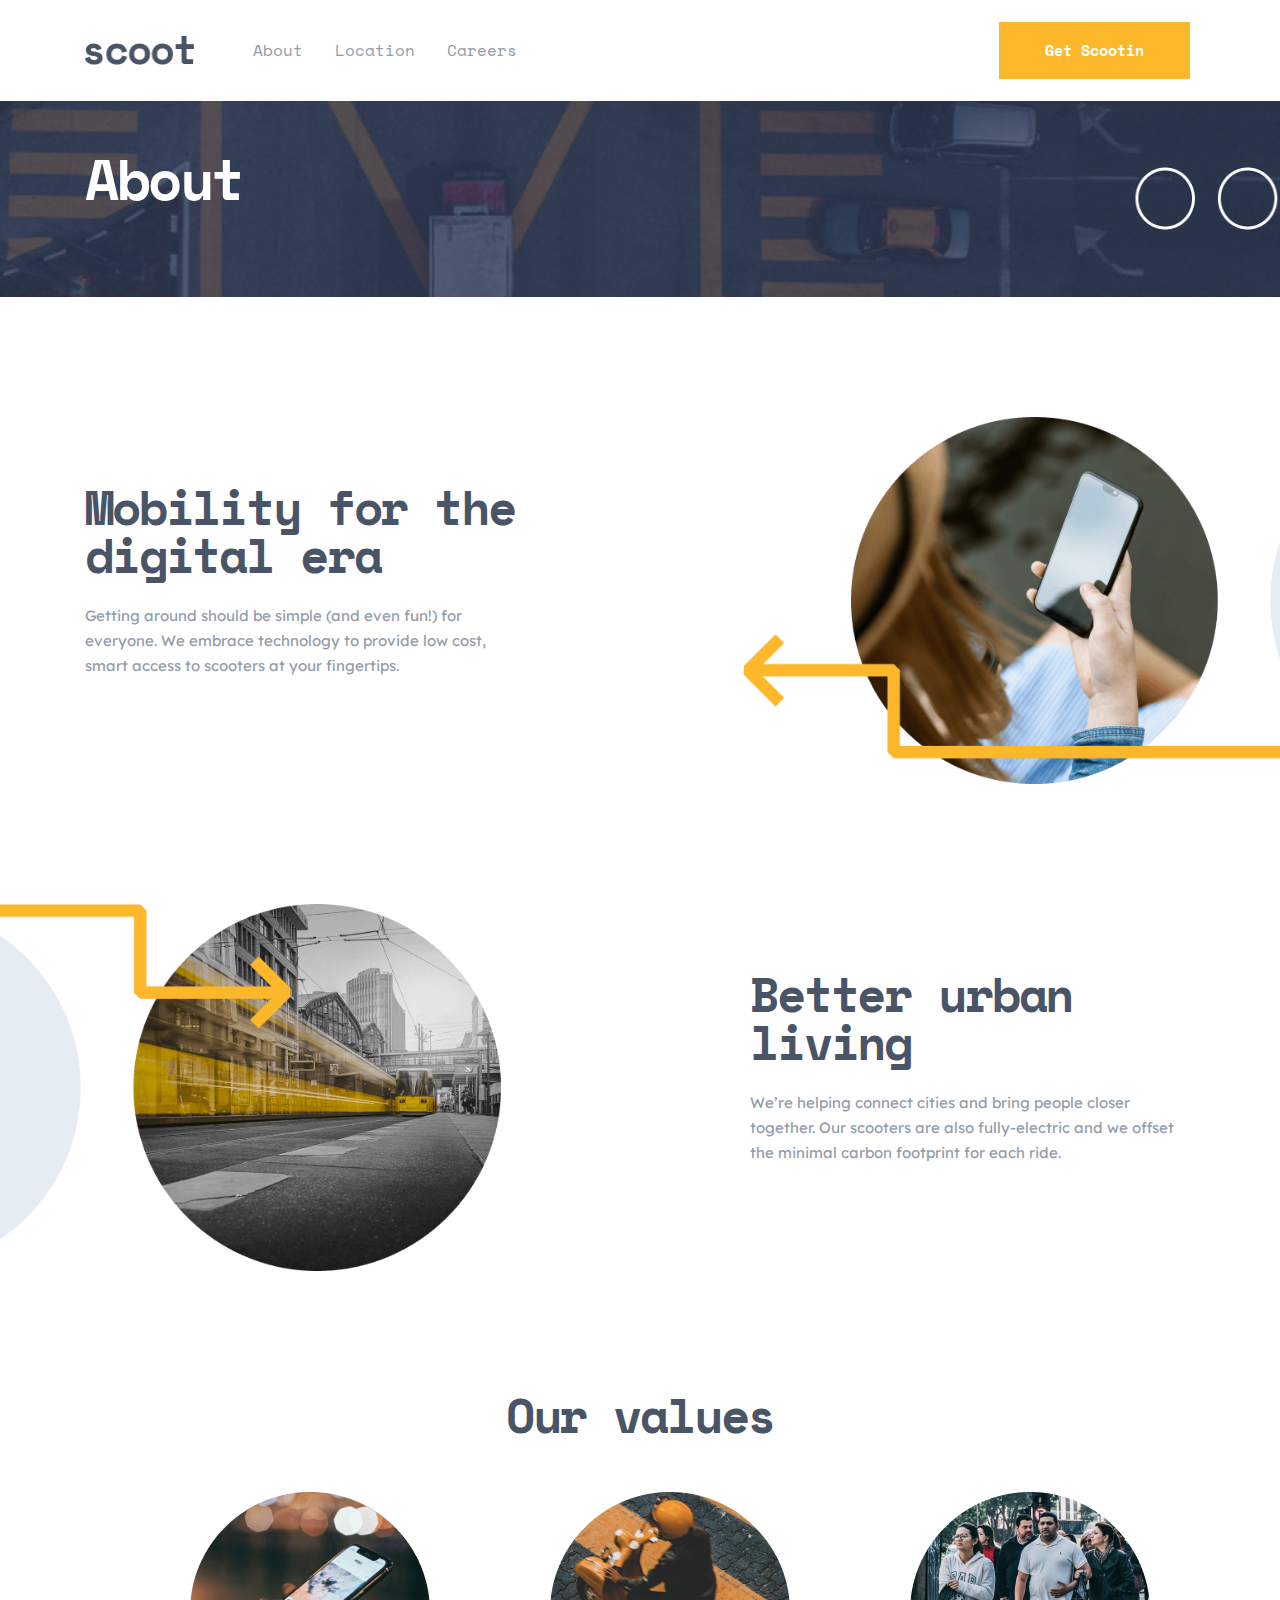
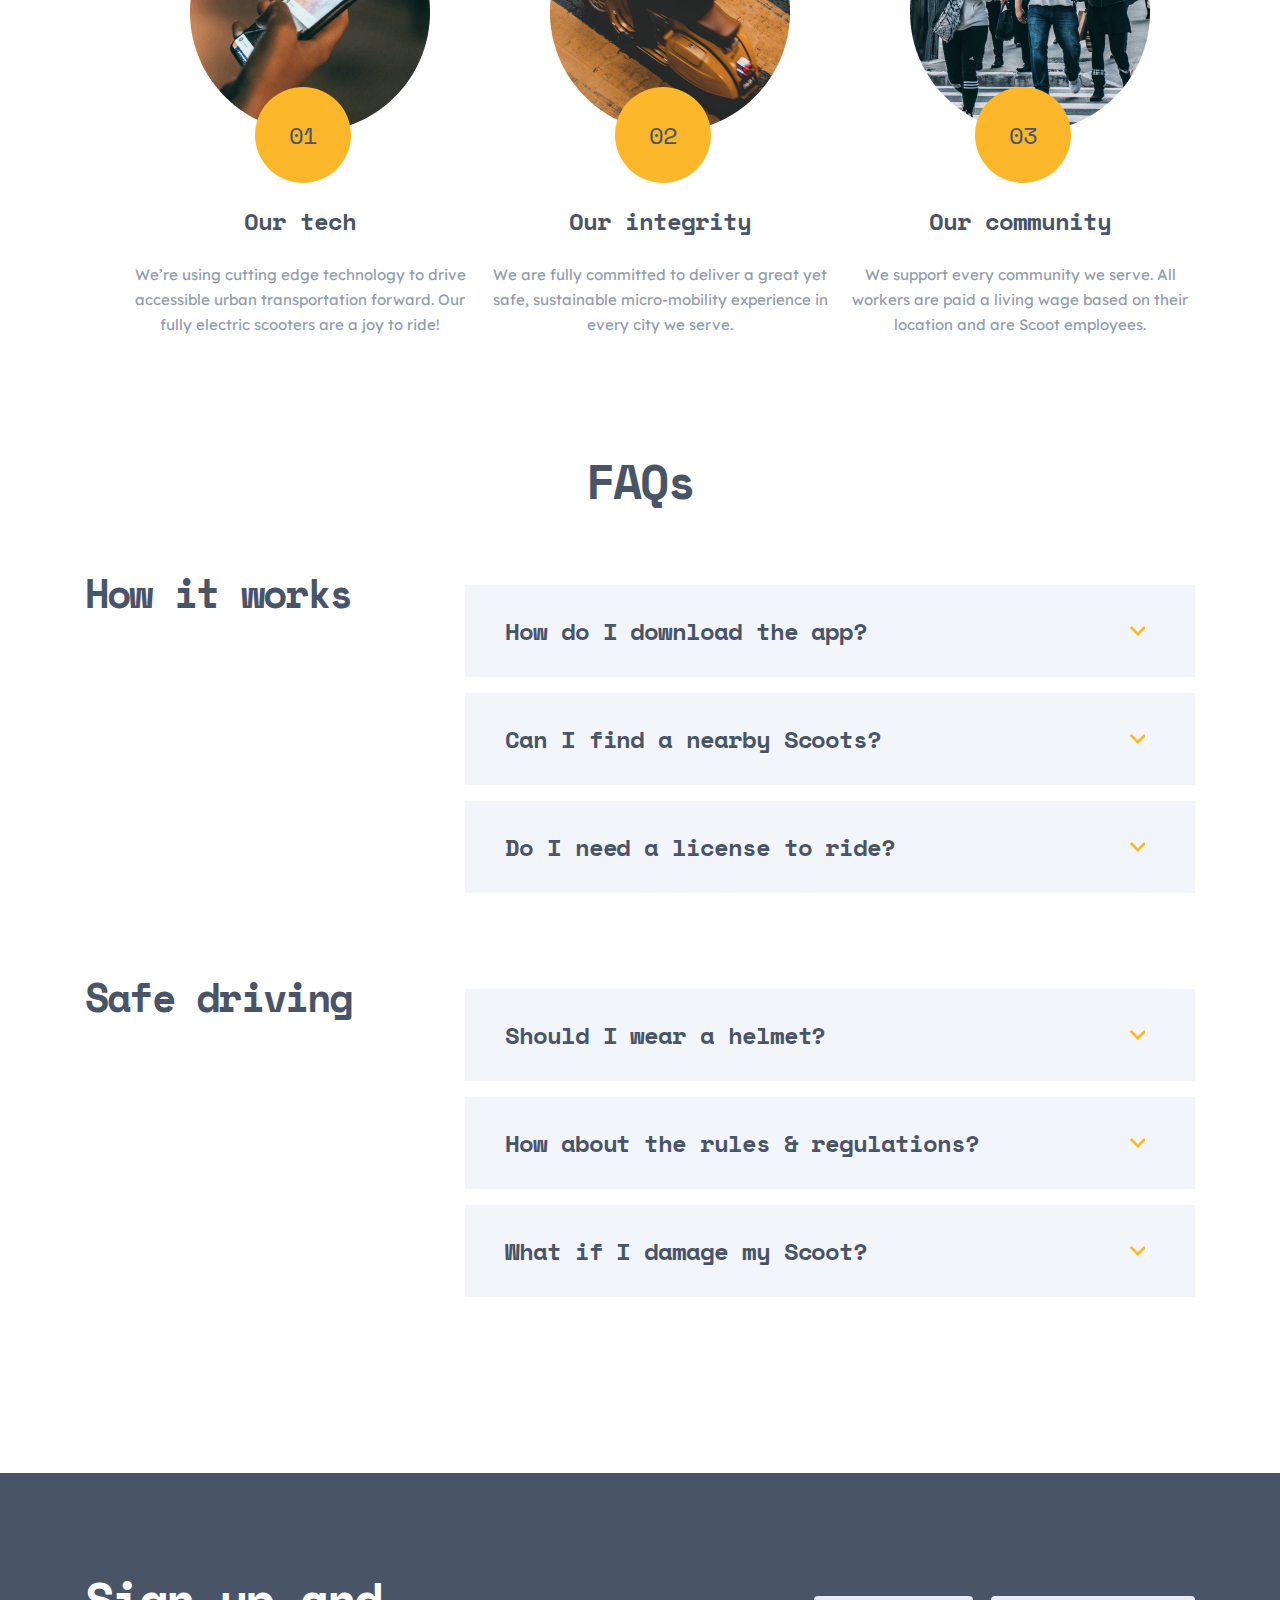
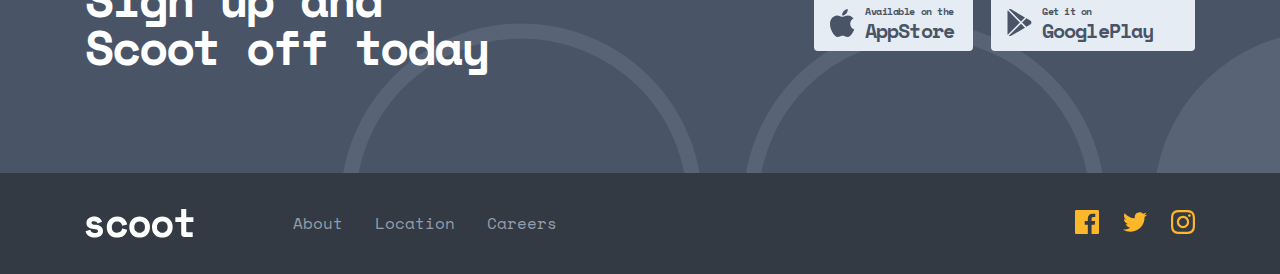
==== commit ef6dfb93: "changed for mobile size" ====
--- a/about.html
+++ b/about.html
@@ -14,6 +14,9 @@
     <header class="site-header">
         <nav class="site-nav">
             <div class="container site-nav__container">
+                <button class="site-header__toggler" type="button">
+                    <img class="site-menu-img" src="/img/menu-img.svg" alt="menu-image" width="19" height="16">
+                </button>
                 <a class="site-nav__logo-link" href="/index.html">
                     <img class="site-logo-img" src="/img/logo-image.png" alt="site-logo-image" width="109" height="29">
                 </a>
@@ -38,7 +41,7 @@
         <h1 class="visually-hidden">Site main title</h1>
         <section class="about-hero-section">
             <div class="container about-hero-section__container">
-                <h2 class="site-hero__title">About</h2>
+                <h2 class="sites-hero__title">About</h2>
             </div>
         </section>
 
@@ -147,14 +150,14 @@
     <footer class="site-footer">
         <div class="container site-footer__container">
             <img class="site-footer__logo-img" src="/img/scoot-logo-white.svg" alt="site-logo-image" width="109" height="29">
-            <ul class="site-nav__list">
-                <li class="site-nav__item">
+            <ul class="footer-site-nav__list">
+                <li class="footer-site-nav__item">
                     <a class="site-nav__link" href="/about.html" target="_blank">About</a>
                 </li>
-                <li class="site-nav__item">
+                <li class="footer-site-nav__item">
                     <a class="site-nav__link" href="/locations.html" target="_blank">Location</a>
                 </li>
-                <li class="site-nav__item">
+                <li class="footer-site-nav__item">
                     <a class="site-nav__link" href="/careers.html" target="_blank">Careers</a>
                 </li>
             </ul>
--- a/css/main.css
+++ b/css/main.css
@@ -37,7 +37,7 @@
     width: 1px;
     height: 1px;
     margin: -1px;
-  }
+}
 .container{
     max-width: 1110px;
     margin: 0 auto;
@@ -50,6 +50,9 @@
     display: flex;
     align-items: center;
 }
+.site-header__toggler{
+    display: none;
+}
 .site-logo-img{
     display: block;
 }
@@ -60,7 +63,7 @@
     padding: 0;
     margin-left: 59px;
 }
-.site-nav__item:not(:last-child){
+.site-nav__item{
     margin-right: 32px;
 }
 .site-nav__link{
@@ -70,26 +73,12 @@
 .site-nav__link:hover{
     color: #FCB72B;
 }
-.nav-button{
-    margin-left: auto;
-    padding: 14px 40px;
-    background-color: #FCB72B;
-    color: #ffffff;
-    border: 2px solid #FCB72B;
-    cursor: pointer;
-}
-.nav-button:hover{
-    background-color: #FFFFFF;
-    border: 2px solid #FCB72B;
-    color: #FCB72B;
-}
-
 
 .hero-section{             /* HOME */
     margin: 0 auto;
     padding: 153px 0;
     background-image:linear-gradient(rgba(47, 59, 89, 0.75), rgba(47, 59, 89, 0.75)),
-                     url("/img/man-with-bike.png");
+    url("/img/man-with-bike.png");
     background-repeat: no-repeat;
     background-position: center center, calc(50% + 350px) -950px;
     margin-bottom: 160px;
@@ -107,7 +96,8 @@
     width: 234px;
     height: 63px;
 }
-.site-hero__title{
+.site-hero__title,
+.sites-hero__title{
     margin: 0;
     margin-bottom: 40px;
     max-width: 500px;
@@ -292,6 +282,7 @@
 .urban-section__text{
     margin-left: auto;
 }
+
 .site-link{
     padding: 14px 44px;
     background-color: #FCB72B;
@@ -305,7 +296,7 @@
     white-space: nowrap;
 }
 .nav-link{
-    margin-left: auto;
+    margin-left: 450px;
 }
 .site-section__link{
     margin-left: 665px;
@@ -661,11 +652,13 @@
     display: flex;
     align-items: center;
 }
-.site-nav__list{
+.footer-site-nav__list{
+    display: flex;
+    align-items: center;
     margin: 0;
     margin-left: 59px;
 }
-.site-footer__item:not(:last-child){
+.footer-site-nav__item:not(:last-child){
     margin-right: 32px;
 }
 .site-footer__link{
@@ -688,3 +681,539 @@
 .site-footer__network-item:not(:last-child){
     margin-right: 24px;
 }
+
+
+
+/* TABLET RESPONSIVE */
+@media only screen and (max-width: 768px) {
+    .container{
+        max-width: 768px;
+        padding: 0 40px;
+    }
+    
+    
+    .hero-section{             /* HOME */
+        padding: 180px 0;
+        background-position: center center, calc(50% + 180px) -950px;
+        margin-bottom: 122px;
+    }
+    
+    .site-hero__title{
+        max-width: 500px;
+        margin: 0 auto;
+        margin-bottom: 24px;
+        text-align: center;
+    }
+    .hero-section__text{
+        max-width: 573px;
+        margin: 0 auto;
+        margin-bottom: 42px;
+        text-align: center;
+    }
+    .hero-section__text-box{
+        margin: 0;
+    }
+    .site-link{
+        display: table;
+        margin: 0 auto;
+    }
+    .hero-section__text-box::before{
+        display: none;
+    }
+    .hero-section__container::after{
+        bottom: -140px;
+        right: -30px;
+    }
+    .hero-section__text-box::after{
+        top: 210px;
+        left: -250px;
+    }
+    
+    /* APPS SECTION */
+    .app-section{
+        margin-bottom: 145px;
+    }
+    .app-section__container::before{
+        content: "";
+        position: absolute;
+        width: 15px;
+        height: 513px;
+        top: -122px;
+        left: 140px;
+        background-color: #E5EAF1;
+        z-index: -2;
+    }
+    .app-section__list{
+        flex-direction: column;
+    }
+    .app-section__item{
+        display: flex;
+        justify-content: space-between;
+        width: 573px;
+        margin: 0 auto;
+    }
+    .app-section__title{
+        margin: 0;
+        margin-bottom: 27px;
+    }
+    
+    .app-section__item::before{
+        margin: 0;
+        margin-right: 79px;
+    }
+    
+    /* SITE SECTIONS */
+    
+    .telemetry-section,
+    .site-section{
+        padding: 0;
+        padding-top: 500px;
+        margin-bottom: 128px;
+        background-image: url("/img/easy-to-use-riding-telemetry.png");
+        background-repeat: no-repeat;
+        background-size: 954px 445px;
+        background-position: calc(50% + 230px) top;
+    }
+    .telemetry-section__container::after{
+        top: -205px;
+        left: 35px;
+        width: 735px;
+        height: 148px;
+    }
+    .site-section__title{
+        max-width: 457px;
+        margin: 0 auto;
+        margin-bottom: 40px;
+        text-align: center;
+    }
+    .site-section__text{
+        max-width: 573px;
+        margin: 0 auto;
+        margin-bottom: 40px;
+        text-align: center;
+    }
+    
+    .city-section{
+        padding: 0;
+        padding-top: 500px;
+        margin-bottom: 128px;
+        background-image: url("/img/Coming-to-a-city-near-you.png");
+        background-repeat: no-repeat;
+        background-size: 954px 445px;
+        background-position: calc(50% - 230px) top;
+    }
+    .city-section__container::before{
+        background-repeat: no-repeat;
+        top: -500px;
+        left: -360px;
+        width: 760px;
+        height: 148px;
+    }
+    .payments-section{
+        padding: 0;
+        padding-top: 500px;
+        margin-bottom: 104px;
+        background-image: url("/img/zero-hassle-payments.png");
+        background-repeat: no-repeat;
+        background-size: 954px 445px;
+        background-position: calc(50% + 230px) top;
+    }
+    .payments-section__container::after{
+        top: -415px;
+        right: -350px;
+        width: 735px;
+        height: 148px;
+    }
+    
+    /* SIGN UP SECTION */
+    .sing-up-section{
+        background-color: #495567;
+        background-image: url("/img/site-footer-bg-circles.svg");
+        background-repeat: no-repeat;
+        background-position: calc(50%) 150px;
+    }
+    .sing-up-section__container{
+        max-width: 768px;
+        display: flex;
+        flex-direction: column;
+        padding: 62px 0;
+    }
+    .sing-up-section__title{
+        max-width: 457px;
+        margin: 0 auto;
+        margin-bottom: 40px;
+        text-align: center;
+    }
+    .sing-up-section__list{
+        margin: 0 auto;
+    }
+}
+
+
+
+/* MOBILE RESPONSIVE */
+
+/* NAV */
+@media only screen and (max-width: 375px) {
+    .container{
+        max-width: 375px;
+        padding: 0 32px;
+    }
+    .site-nav__container{
+        display: flex;
+        align-items: center;
+    }
+    .site-header__toggler{
+        display: block;
+        padding: 0;
+        border: none;
+        outline: none;
+        cursor: pointer;
+    }
+    
+    .site-nav__logo-link{
+        margin-left: 79px;
+    }
+    .site-nav__list,
+    .nav-link{
+        display: none;
+    }
+    
+    .site-nav__list{
+        margin-bottom: 0;
+        transition: transform 0.3s ease;
+        transform: translateX(-100%);
+    }
+    .site-nav--open{
+        display: block;
+        position: fixed;
+        top: 45px;
+        left: -60px;
+        bottom: 0;
+        transform: translateX(0);
+        width: 256px;
+        height: 605px;
+        padding-top: 64px;
+        padding-left: 32px;
+        background-color: #333A44;
+    }
+    .site-nav__item:not(:last-child){
+        margin-bottom: 24px;
+    }
+    .nav-link{
+        display: block;
+        margin-top: 400px;
+        margin-right: 20px;
+    }
+    
+    /* HERO */
+    .hero-section{           
+        padding: 115px 0 180px 0;
+        background-position: center center, calc(50% - 160px) -950px;
+        margin-bottom: 122px;
+    }
+    .site-hero__title{
+        max-width: 311px;
+        margin: 0 auto;
+        margin-bottom: 24px;
+        font-size: 40px;
+        line-height: 40px;
+    }
+    .hero-section__text{
+        margin-bottom: 32px;
+        font-size: 15px;
+        line-height: 25px;
+    }
+    .hero-section__container::after{
+        display: none;
+    }
+    .hero-section__text-box::after{
+        width: 650px;
+        top: 210px;
+        left: -530px;
+    }
+    
+    /* APPS SECTION */
+    .app-section{
+        margin-bottom: 120px;
+    }
+    .app-section__container::before{
+        display: none;
+    }
+    .app-section__list{
+        flex-direction: column;
+    }
+    .app-section__item{
+        display: flex;
+        flex-direction: column;
+        width: 311px;
+        margin: 0 auto;
+    }
+    .app-section__item::before{
+        margin: 0 auto;
+        margin-bottom: 24px;
+    }
+    .app-section__item:not(:last-child){
+        margin-bottom: 48px;
+    }
+    
+    .app-section__title{
+        text-align: center;
+        margin-bottom: 24px;
+    }
+    .app-section__text{
+        text-align: center;
+    }
+    
+    
+    /* SITE SECTIONS */
+    
+    .site-section{
+        padding-top: 367px;
+        margin-bottom: 120px;
+        background-size: 654px 311px;
+    }
+    .telemetry-section{
+        background-image: url("/img/easy-to-use-riding-telemetry.png");
+        background-position: calc(50% + 175px) top;
+    }
+    .telemetry-section__container::after{
+        top: -202px;
+        left: 30px;
+    }
+    .site-section__title{
+        max-width: 311px;
+        margin: 0 auto;
+        margin-bottom: 32px;
+        font-size: 32px;
+        line-height: 32px;
+        text-align: center;
+    }
+    .site-section__text{
+        max-width: 311px;
+        margin: 0 auto;
+        margin-bottom: 32px;
+        font-size: 15px;
+        line-height: 25px;
+        text-align: center;
+    }
+    
+    .city-section{
+        background-image: url("/img/Coming-to-a-city-near-you.png");
+        background-position: calc(50% - 170px) top;
+    }
+    .city-section__container::before{
+        top: -370px;
+        left: -460px;
+    }
+    .payments-section{
+        background-image: url("/img/zero-hassle-payments.png");
+        background-position: calc(50% + 175px) top;
+    }
+    .payments-section__container::after{
+        top: -375px;
+        right: -495px;
+    }
+    
+    /* SIGN UP SECTION */
+    .sing-up-section{
+        background-color: #495567;
+        background-image: url("/img/site-footer-bg-circles.svg");
+        background-repeat: no-repeat;
+        background-position: calc(50% - 220px) 150px;
+    }
+    .sing-up-section__container{
+        max-width: 768px;
+        display: flex;
+        flex-direction: column;
+        padding: 88px 0;
+    }
+    .sing-up-section__title{
+        font-size: 32px;
+        line-height: 32px;
+        max-width: 311px;
+    }
+    .sing-up-section__list{
+        margin: 0 auto;
+    }
+    .sing-up-section__item{
+        max-width: 94px;
+        padding: 10px;
+    }
+    .sign-up__google-play{
+        max-width: 110px;
+    }
+    .sign-up-section__img{
+        width: 17px;
+        height: 20px;
+        margin-right: 9px;
+    }
+    .sign-up-section__link{
+        font-size: 8px;
+        line-height: 6px;
+        white-space: nowrap;
+    }
+    .sign-up-section__link-span{
+        font-size: 16px;
+        line-height: 13px;
+    }
+    
+    /* FOOTER */
+    
+    .site-footer{
+        padding-top: 64px;
+        padding-bottom: 88px;
+    }
+    .site-footer__container{
+        display: flex;
+        flex-direction: column;
+    }
+    .site-footer__logo-img{
+        margin: 0 auto;
+        margin-bottom: 41px;
+    }
+    .footer-site-nav__list{
+        flex-direction: column;
+        justify-content: center;
+        margin: 0;
+        margin-bottom: 85px;
+        padding: 0;
+    }
+    .footer-site-nav__item:not(:last-child){
+        margin: 0;
+        margin-bottom: 16px;
+    }
+    
+    .site-footer__networks-list{
+        margin: 0 auto;
+    }
+}
+
+/* ABOUT */
+
+/* TABLET RESPONSIVE */     
+@media only screen and (max-width: 768px) {
+    .about-hero-section{
+        padding: 38px 0;
+        margin-bottom: 144px;
+        background-color: #2F3B59;
+        background-image: url(/img/about-hero-bg-image.png);
+        background-repeat: no-repeat;
+        background-position: center;
+        background-size: 768px 170px;
+    }
+    .sites-hero__title{
+        margin-bottom: 0;
+    }
+    
+    .using-section{
+        background-image: url("/img/mobility.png");
+        background-position: calc(50% + 220px) top;
+    }
+    
+    .urban-section{
+        background-image: url("/img/urban-living.png");
+        background-position: calc(50% - 220px) top;
+    }
+    
+    .values-section__list{
+        display: flex;
+        flex-direction: column;
+        margin-bottom: 120px;
+        padding: 0;
+    }
+    .values-section__item:not(:last-child){
+        margin-bottom: 45px;
+    }
+    
+    .works-box,
+    .driving-box{
+        display: flex;
+        flex-direction: column;
+    }
+    
+    .works-box__title{
+        text-align: center;
+        margin-bottom: 32px;
+    }
+    
+    .works-box__list{
+        padding: 0;
+        margin: 0;
+    }
+    .works-box__item{
+        max-width: 619px;
+        padding: 35px;
+    }
+    
+    .driving-box{
+        margin-bottom: 120px;
+    }
+}
+/* MOBILE RESPONSIVE */ 
+
+@media only screen and (max-width: 375px){
+    .site-nav__container{
+        display: flex;
+        align-items: center;
+    }
+    .site-header__toggler{
+        display: block;
+        padding: 0;
+        border: none;
+        outline: none;
+        cursor: pointer;
+    }
+    
+    .site-nav__logo-link{
+        margin-left: 79px;
+    }
+    .site-nav__list,
+    .nav-link{
+        display: none;
+    }
+    
+    .about-hero-section {
+        padding: 58px 0;
+        margin-bottom: 72px;
+        background-position: calc(50% + 100px) -15px;
+    }
+    .sites-hero__title{
+        text-align: center;
+        font-size: 40px;
+        line-height: 40px;
+    }
+    
+    .using-section{
+        background-position: calc(50% + 140px) top;
+    }
+    
+    .urban-section{
+        background-position: calc(50% - 180px) top;
+    }
+    
+    .values-section__item {
+        background-position: calc(50%) calc(50% - 100px);
+    }
+    
+    .values-section__item::before{
+        left: 110px;
+    }
+    
+    .works-box__item {
+        max-width: 251px;
+        padding: 30px;
+    }
+    .works-box__item::after {
+        right: 20px;
+    }
+    
+    .works-box__title{
+        font-size: 24px;
+        line-height: 28px;
+    }
+    .works-box__text{
+        font-size: 15px;
+        line-height: 25px;
+    }   
+}
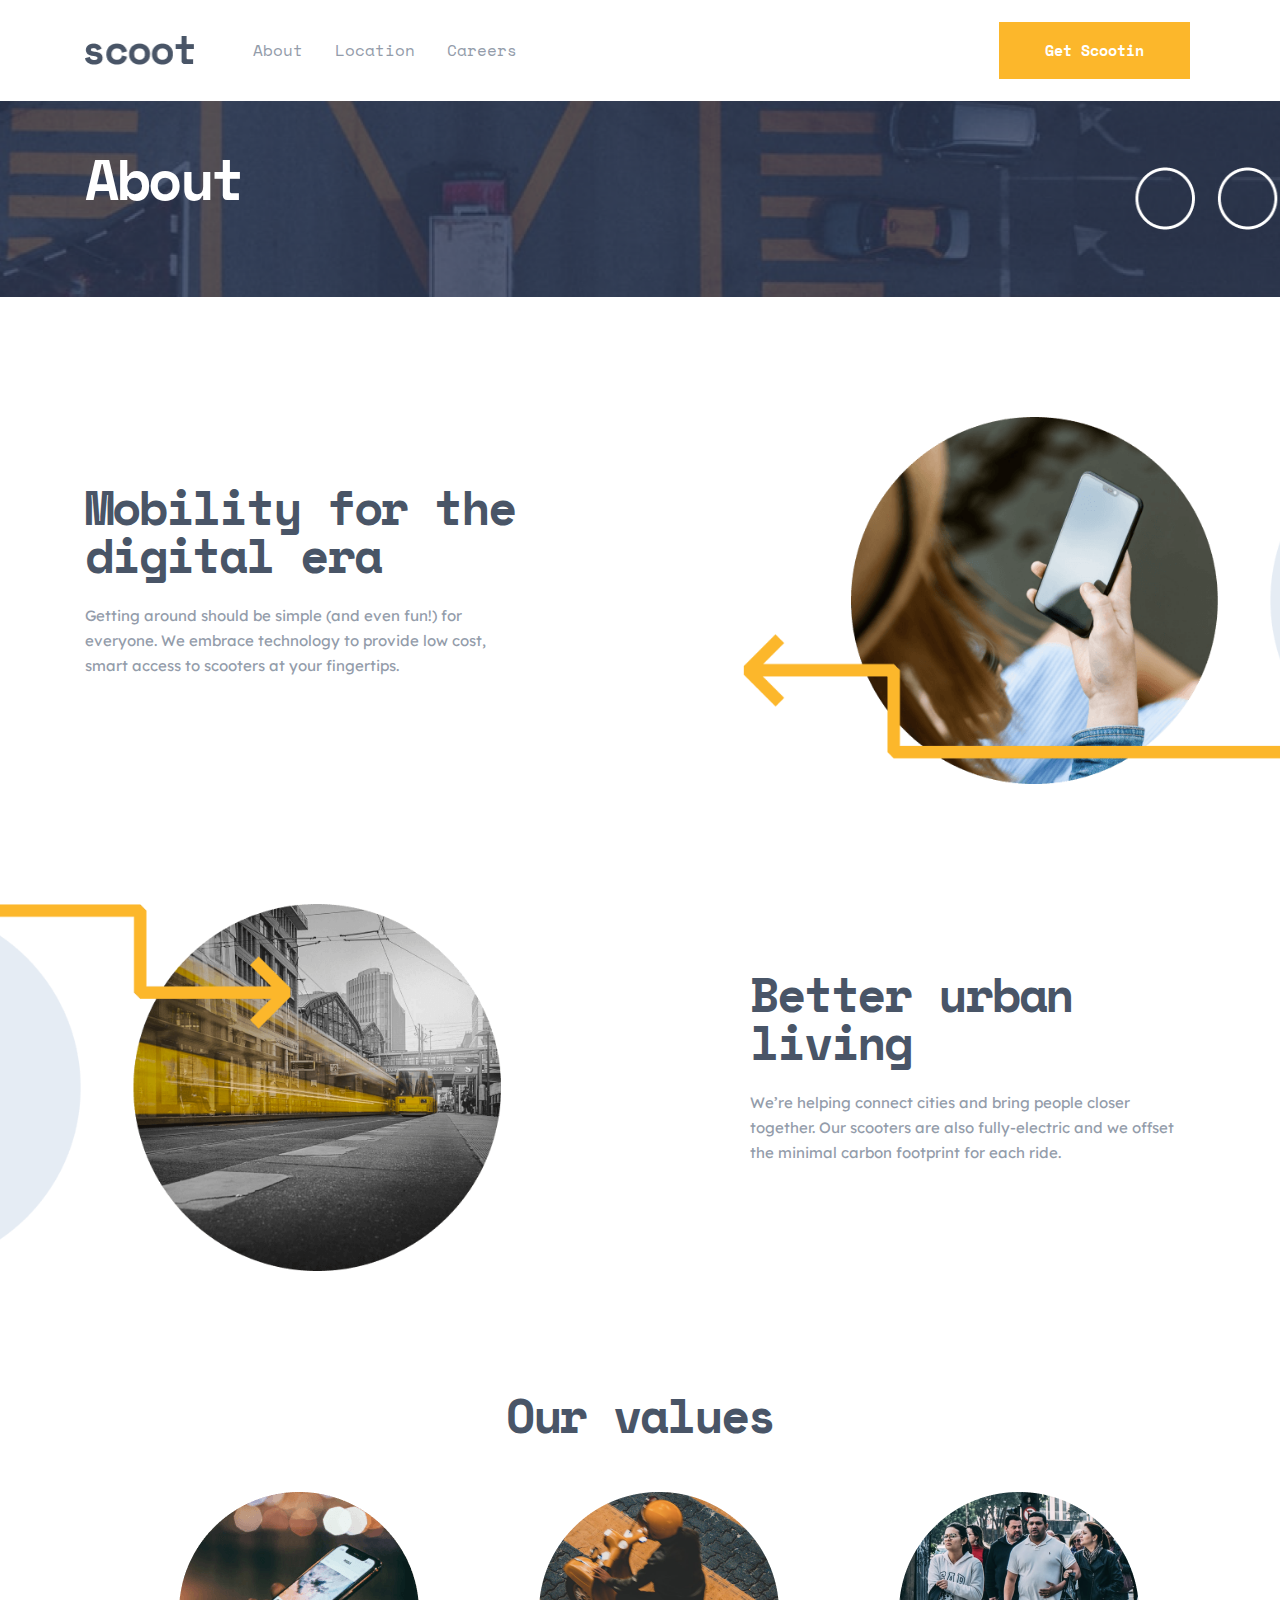
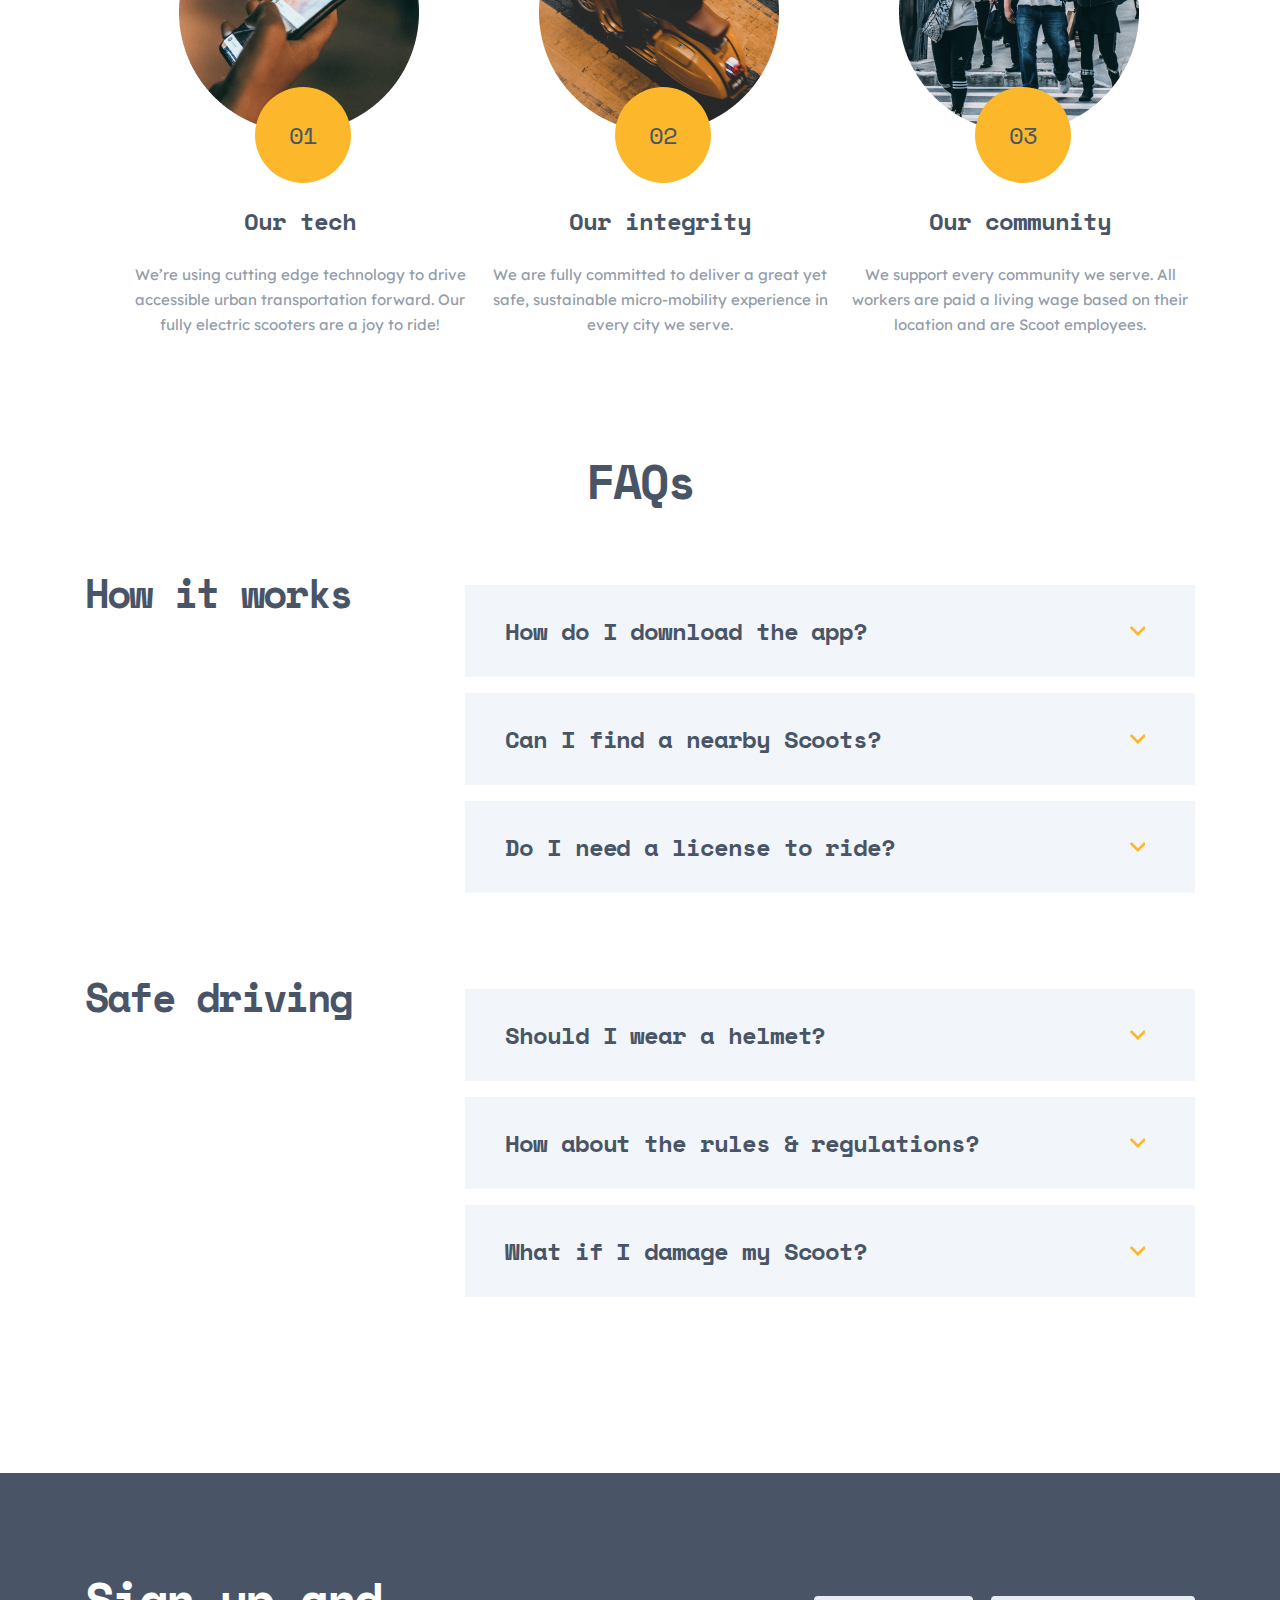
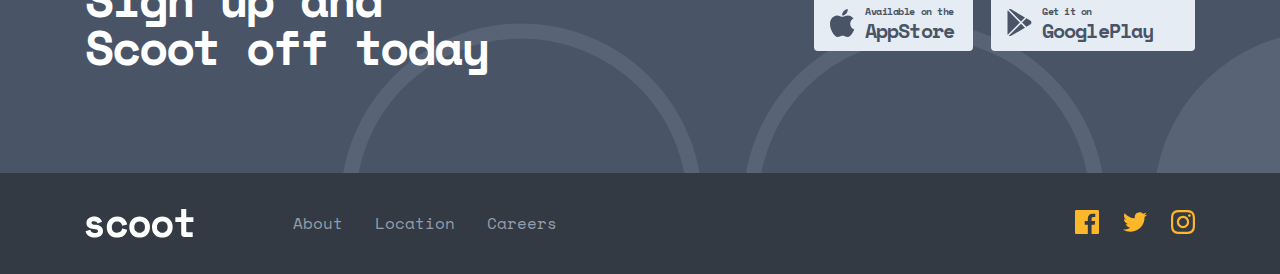
==== commit ebc008a2: "Update about.html" ====
--- a/about.html
+++ b/about.html
@@ -17,7 +17,7 @@
                 <button class="site-header__toggler" type="button">
                     <img class="site-menu-img" src="/img/menu-img.svg" alt="menu-image" width="19" height="16">
                 </button>
-                <a class="site-nav__logo-link" href="/index.html">
+                <a class="site-nav__logo-link" href="">
                     <img class="site-logo-img" src="/img/logo-image.png" alt="site-logo-image" width="109" height="29">
                 </a>
                 <ul class="site-nav__list">
@@ -30,8 +30,8 @@
                     <li class="site-nav__item">
                         <a class="site-nav__link" href="/careers.html" target="_blank">Careers</a>
                     </li>
+                    <a class="site-link nav-link" href="#">Get Scootin</a>
                 </ul>
-                <a class="site-link nav-link" href="#">Get Scootin</a>
             </div>
         </nav>
     </header>
@@ -163,22 +163,28 @@
             </ul>
             <ul class="site-footer__networks-list">
                 <li class="site-footer__network-item">
-                    <a class="site-footer__networks-link" href="#">
+                    <a class="site-footer__networks-link" href="#" target="_blank">
                         <img class="site-footer__networks-img" src="/img/facebook.svg" alt="" width="24" height="24">
                     </a>
                 </li>
                 <li class="site-footer__network-item">
-                    <a class="site-footer__networks-link" href="#">
+                    <a class="site-footer__networks-link" href="#" target="_blank">
                         <img class="site-footer__networks-img" src="/img/twitter.svg" alt="" width="24" height="24">
                     </a>
                 </li>
                 <li class="site-footer__network-item">
-                    <a class="site-footer__networks-link" href="#">
+                    <a class="site-footer__networks-link" href="#" target="_blank">
                         <img class="site-footer__networks-img" src="/img/instagram.svg" alt="" width="24" height="24">
                     </a>
                 </li>
             </ul>
         </div>
     </footer>
+
+    <script>
+        document.querySelector('.site-header__toggler').addEventListener("click", ()=>{
+            document.querySelector('.site-nav__list').classList.toggle('site-nav--open')
+        })
+    </script>
 </body>
 </html>
--- a/css/main.css
+++ b/css/main.css
@@ -359,7 +359,7 @@
     padding-top: 320px;
     max-width: 350px;
     background-repeat: no-repeat;
-    background-position: calc(50% + 10px) calc(50% - 100px);
+    background-position: calc(50% - 1px) calc(50% - 100px);
 }
 .values-section__tech-item{
     background-image: url("/img/mobile-image.png");
@@ -578,6 +578,9 @@
     line-height: 25px;
     color: #939CAA;
 }
+.location-section__list{
+    display: none;
+}
 
 
 /* SITE-FOOTER */
@@ -858,6 +861,7 @@
     .container{
         max-width: 375px;
         padding: 0 32px;
+        overflow-x: hidden;
     }
     .site-nav__container{
         display: flex;
@@ -874,36 +878,35 @@
     .site-nav__logo-link{
         margin-left: 79px;
     }
-    .site-nav__list,
-    .nav-link{
-        display: none;
-    }
     
     .site-nav__list{
-        margin-bottom: 0;
         transition: transform 0.3s ease;
-        transform: translateX(-100%);
+        z-index: 99;
+        position: fixed;
+        top: 9vh;
+        left: -65px;
+        bottom: 0;
+        width: 60vw;
+        height: 70vh;
+        padding-top: 64px;
+        padding-left: 35px;
+        display: flex;
+        align-items: flex-start;
+        flex-direction: column;
+        background-color: #333A44;
+        transform: translateX(-300px);
     }
     .site-nav--open{
-        display: block;
-        position: fixed;
-        top: 45px;
-        left: -60px;
-        bottom: 0;
-        transform: translateX(0);
-        width: 256px;
-        height: 605px;
-        padding-top: 64px;
-        padding-left: 32px;
-        background-color: #333A44;
+        z-index: 99;
+        transform: translateX(0px);
     }
     .site-nav__item:not(:last-child){
         margin-bottom: 24px;
     }
     .nav-link{
         display: block;
-        margin-top: 400px;
-        margin-right: 20px;
+        margin: 0;
+        margin-top: 350px;
     }
     
     /* HERO */
@@ -1154,25 +1157,17 @@
 
 @media only screen and (max-width: 375px){
     .site-nav__container{
+        max-width: 375px;
+        margin: 0 auto;
         display: flex;
         align-items: center;
-    }
-    .site-header__toggler{
-        display: block;
-        padding: 0;
-        border: none;
-        outline: none;
-        cursor: pointer;
+        overflow-x: hidden;
     }
     
     .site-nav__logo-link{
         margin-left: 79px;
     }
-    .site-nav__list,
-    .nav-link{
-        display: none;
-    }
-    
+ 
     .about-hero-section {
         padding: 58px 0;
         margin-bottom: 72px;
@@ -1197,7 +1192,7 @@
     }
     
     .values-section__item::before{
-        left: 110px;
+        left: 105px;
     }
     
     .works-box__item {
@@ -1215,5 +1210,167 @@
     .works-box__text{
         font-size: 15px;
         line-height: 25px;
-    }   
-}
+    }
+}
+
+/* CAREERS */
+
+/* TABLET RESPONSIVE */ 
+@media only screen and (max-width: 768px) {
+    .careers-hero-section{
+        padding: 28px 0;
+        margin-bottom: 120px;   
+        background-color: #2F3B59;
+        background-image: url("/img/careers-bg-img.png");
+        background-repeat: no-repeat;
+        background-position: center;
+        background-size: contain;
+    }
+    
+    .mission-section{
+        background-image: url("/img/join-group.png");
+        background-position: calc(50% + 220px) top;
+    }
+    
+    .jobs-section__list{
+        margin: 0;
+        padding: 0;
+    }
+    
+    .jobs-section__link{
+        margin: 0;
+        margin-left: auto;
+    }
+}
+
+/* MOBILE RESPONSIVE */
+
+@media only screen and (max-width: 375px){
+    .careers-hero-section{
+        padding: 50px 0;
+        margin-bottom: 72px;
+        background-size: 575px 160px;
+        background-position: calc(50% + 100px) -15px;
+        overflow-x: hidden;
+    }
+    
+    .mission-section{
+        background-position: calc(50% + 140px) top;
+    }
+    
+    .jobs-section__item{
+        display: flex;
+        flex-direction: column;
+    }
+    
+    .jobs-section__title-box{
+        margin-bottom: 16px;
+        text-align: center;
+    }
+    .jobs-section__title{
+        font-size: 18px;
+        line-height: 24px;
+    }
+    .jobs-section__text{
+        font-size: 15px;
+        line-height: 25px;
+    }
+    
+    .jobs-section__link{
+        margin: 0;
+    }
+}
+
+
+/* LOCATIONS */
+
+/* TABLET RESPONSIVE */ 
+@media only screen and (max-width: 768px) {
+    .location-hero-section{
+        padding: 28px 0;
+        margin-bottom: 144px;   
+        background-color: #2F3B59;
+        background-image: url("/img/careers-bg-img.png");
+        background-repeat: no-repeat;
+        background-position: center;
+        background-size: contain;
+    }
+    
+    .location-section__container{
+        padding-top: 401px;
+        display: flex;
+        flex-direction: column;
+        background-size: 689px 337px;
+        background-position: center top;
+    }
+    
+    .location-section__title{
+        max-width: 457px;
+        margin: 0 auto;
+        margin-bottom: 40px;
+        text-align: center;
+    }
+    .location-section__text{
+        margin: 0 auto;
+        margin-bottom: 40px;
+        text-align: center;
+    }
+}
+
+
+/* MOBILE RESPONSIVE */
+
+@media only screen and (max-width: 375px){
+    .location-hero-section{
+        padding: 50px 0;
+        margin-bottom: 72px;
+        background-size: 575px 160px;
+        background-position: calc(50% + 100px) -15px;
+        overflow-x: hidden;
+    }
+    
+    .location-section__container{
+        display: flex;
+        flex-direction: column;
+        padding-top: 192px;
+        background-size: 311px 152px;
+        background-position: center top;
+    }
+    
+    .location-section__list{
+        display: block;
+        margin: 0;
+        margin-bottom: 72px;
+        padding: 0;
+    }
+    .location-section__item{
+        width: 311px;
+        margin: 0 auto;
+        padding: 22px 0;
+        background: rgba(252, 183, 43, 0.15);
+    }
+    .location-section__item:not(:last-child){
+        margin-bottom: 16px;
+    }
+    .location-section__link{
+        display: block;
+        text-decoration: none;
+        font-weight: bold;
+        font-size: 24px;
+        line-height: 28px;
+        text-align: center;
+        letter-spacing: -1.07143px;
+        color: #495567;
+    }
+    
+    .location-section__title{
+        margin-bottom: 32px;
+        font-size: 32px;
+        line-height: 32px;
+    }
+    
+    .location-section__text{
+        font-size: 15px;
+        line-height: 25px;
+    }
+}
